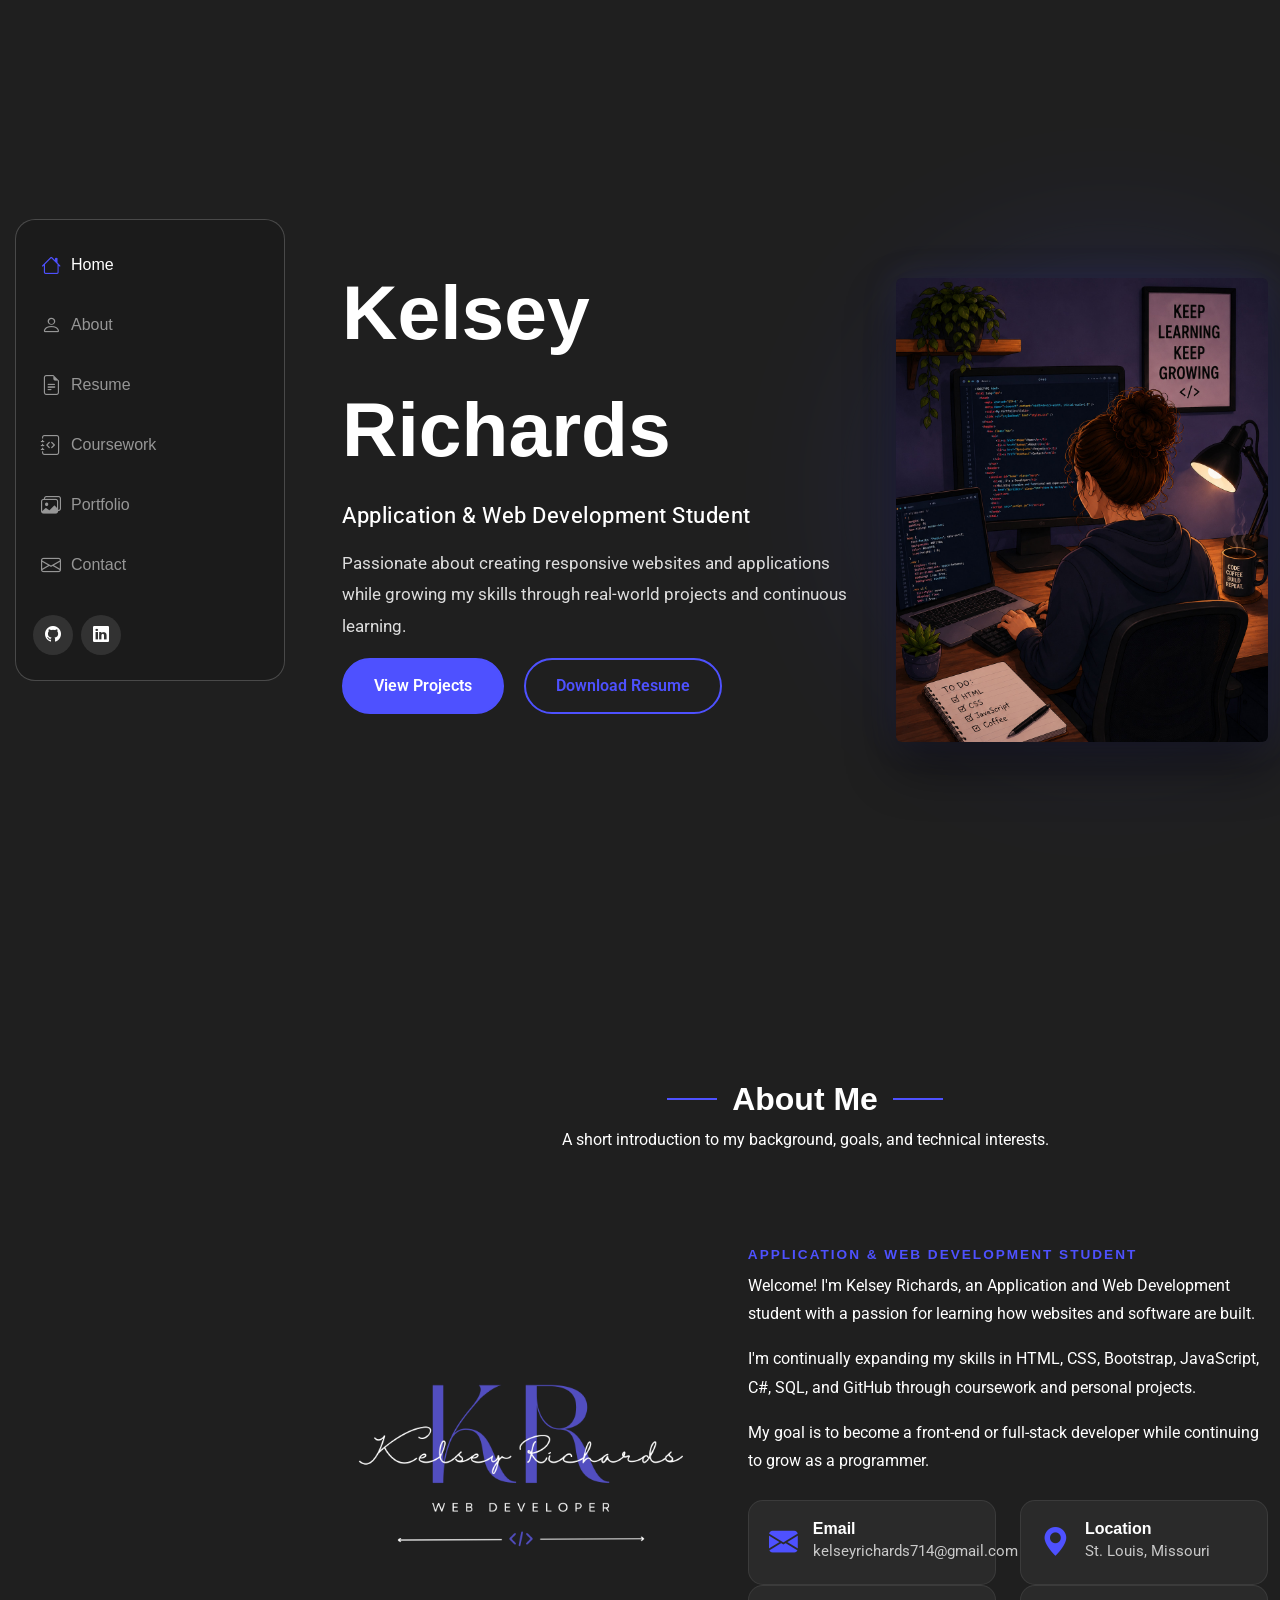
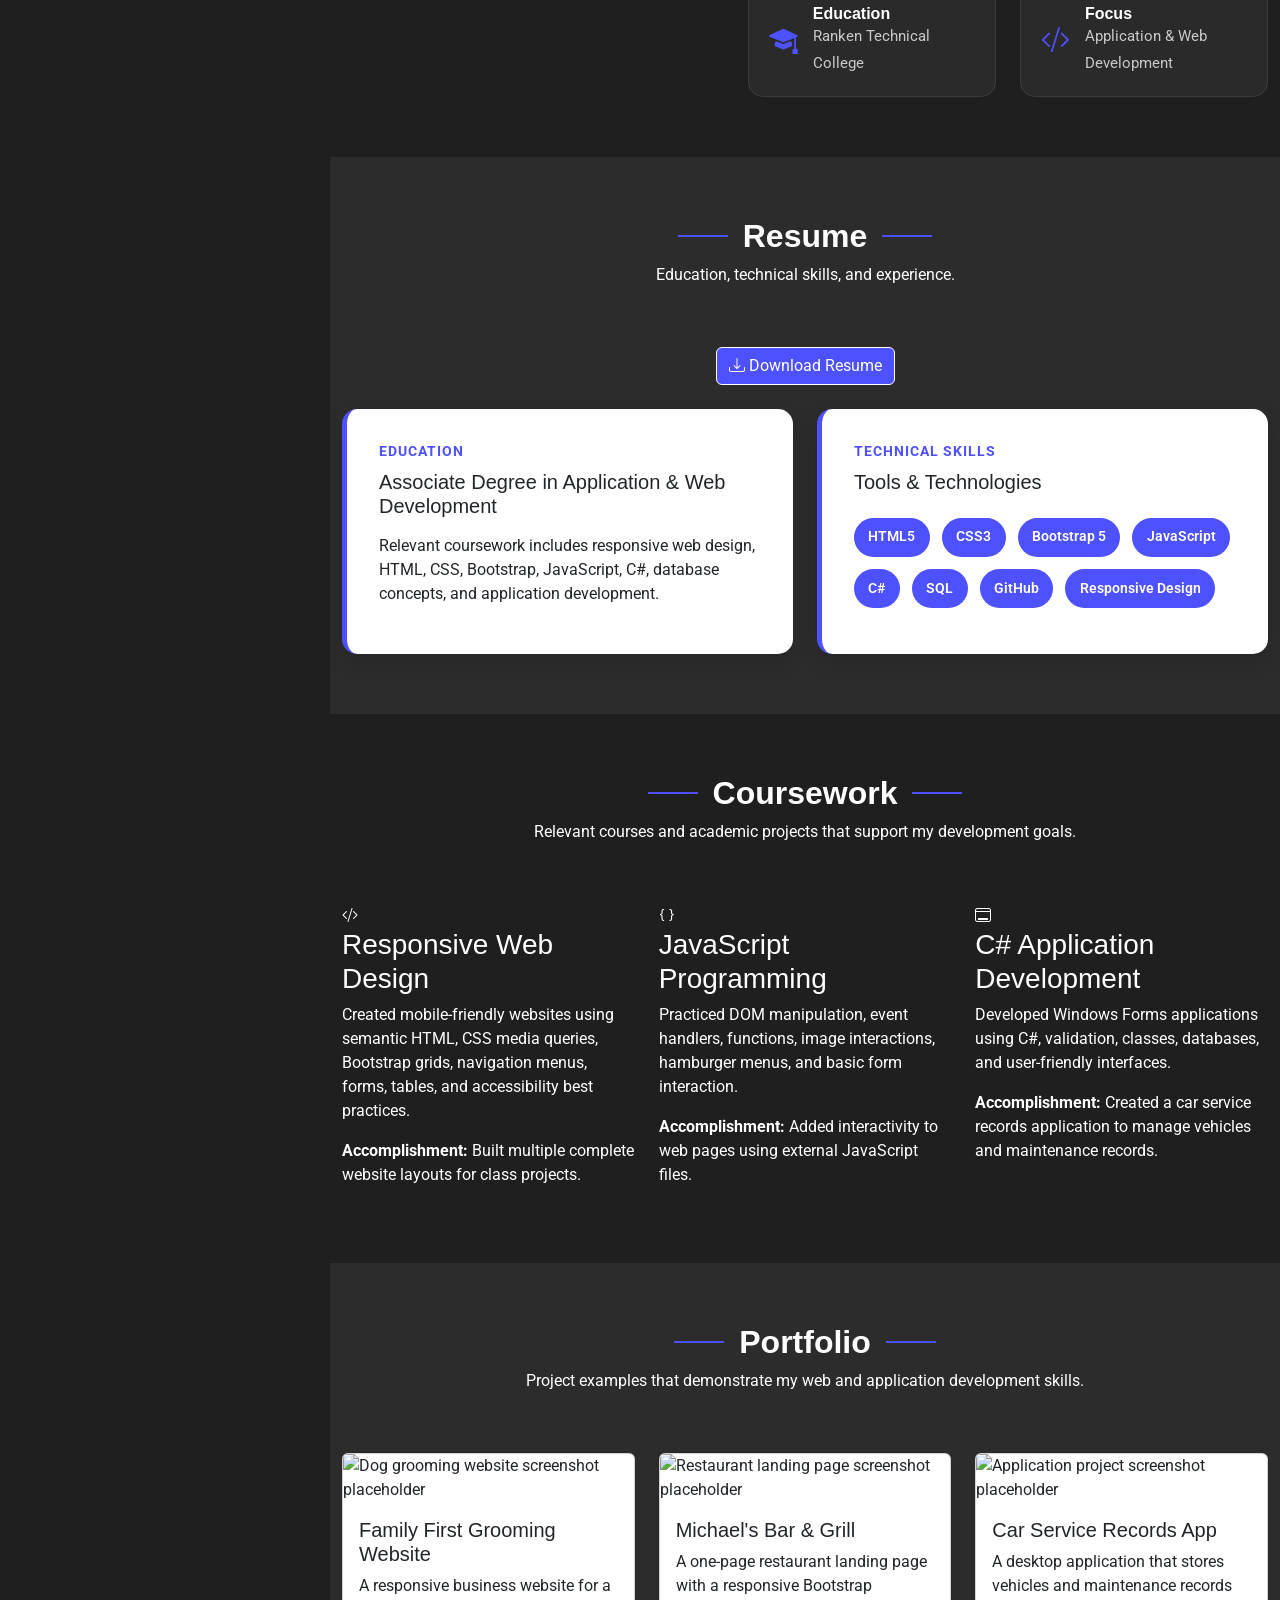
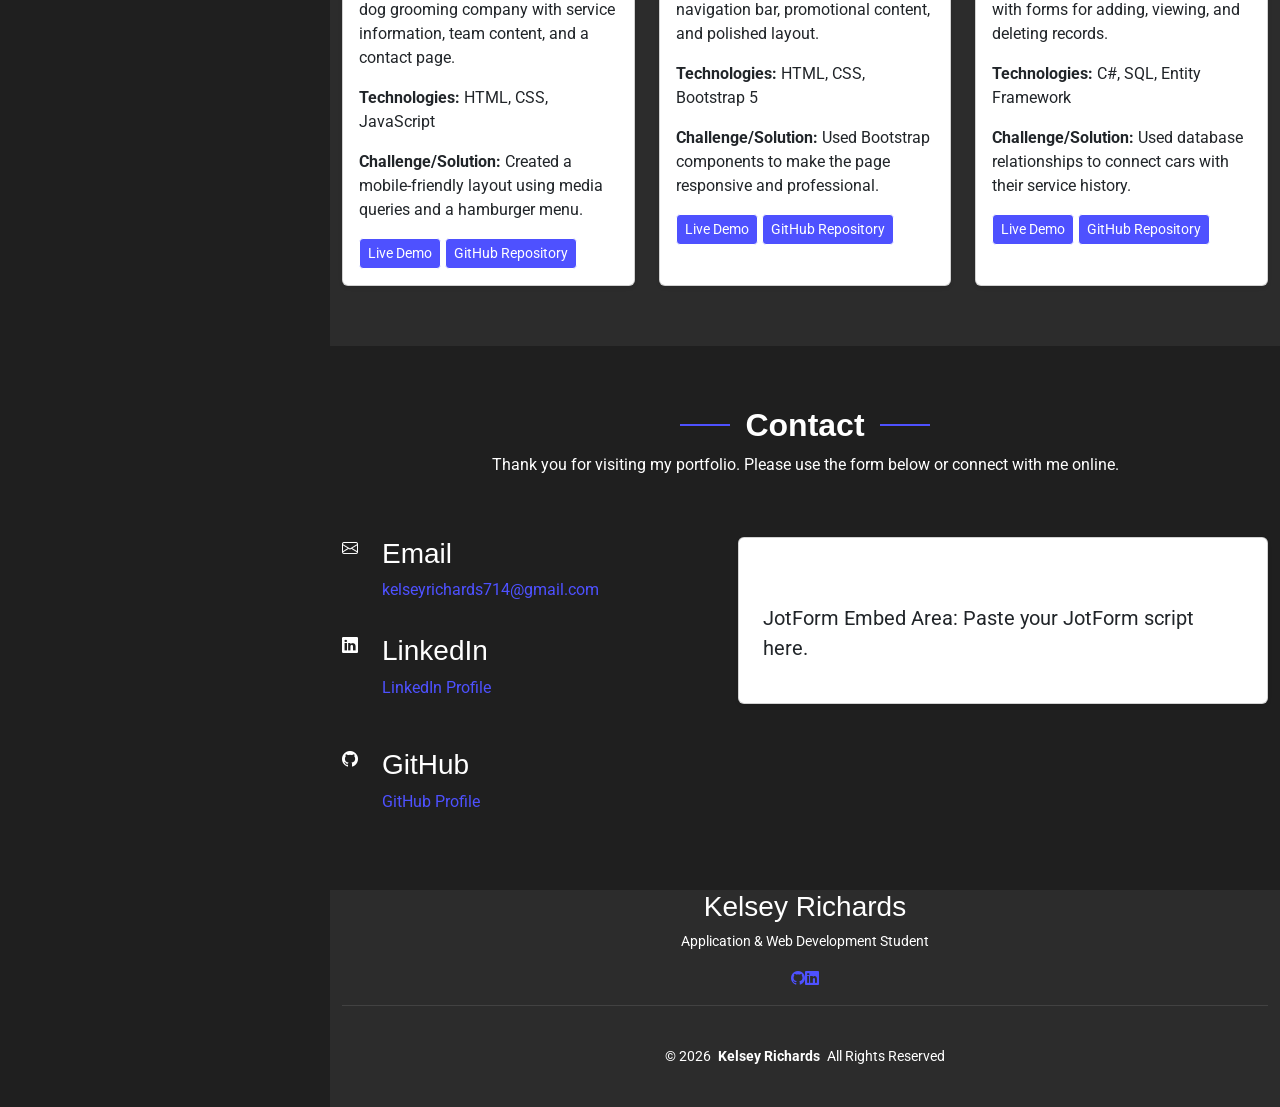
==== index.html @ c51339b3 "Draft" ====
<!DOCTYPE html>

<!--
  Student Name: Kelsey Richards
  File Name: index.html
  Date: 07/01/2026
-->

<html lang="en">
<head>
  <meta charset="utf-8">
  <meta content="width=device-width, initial-scale=1.0" name="viewport">
  <title>Kelsey Richards | Web Developer</title>
  <meta name="description" content="Professional web portfolio for Kelsey Richards, an Application and Web Development student.">

  <!-- Favicons -->
  <link href="assets/img/favicon/favicon.ico" rel="icon">
  <link href="assets/img/favicon/apple-touch-icon.png" rel="apple-touch-icon">

  <!-- Fonts -->
  <link href="https://fonts.googleapis.com" rel="preconnect">
  <link href="https://fonts.gstatic.com" rel="preconnect" crossorigin>
  <link href="https://fonts.googleapis.com/css2?family=Roboto:wght@400;500;700&family=Raleway:wght@500;700;800&display=swap" rel="stylesheet">

  <!-- Vendor CSS Files -->
  <link href="assets/vendor/bootstrap/css/bootstrap.min.css" rel="stylesheet">
  <link href="assets/vendor/bootstrap-icons/bootstrap-icons.css" rel="stylesheet">
  <link href="assets/vendor/aos/aos.css" rel="stylesheet">
  <link href="assets/vendor/glightbox/css/glightbox.min.css" rel="stylesheet">
  <link href="assets/vendor/swiper/swiper-bundle.min.css" rel="stylesheet">

  <!-- Main CSS File -->
  <link href="assets/css/main.css" rel="stylesheet">
</head>

<body class="index-page">

  <!-- Header/Navigation -->
  <header id="header" class="header dark-background d-flex flex-column justify-content-center">
    <i class="header-toggle d-xl-none bi bi-list"></i>
    <div class="header-container d-flex flex-column align-items-start">
      <nav id="navmenu" class="navmenu">
        <ul>
          <li><a href="#hero" class="active"><i class="bi bi-house navicon"></i>Home</a></li>
          <li><a href="#about"><i class="bi bi-person navicon"></i>About</a></li>
          <li><a href="#resume"><i class="bi bi-file-earmark-text navicon"></i>Resume</a></li>
          <li><a href="#coursework"><i class="bi bi-journal-code navicon"></i>Coursework</a></li>
          <li><a href="#portfolio"><i class="bi bi-images navicon"></i>Portfolio</a></li>
          <li><a href="#contact"><i class="bi bi-envelope navicon"></i>Contact</a></li>
        </ul>
      </nav>
      <div class="social-links text-center">

        <a href="https://github.com/Kelsey-Richards" target="_blank" class="github"><i class="bi bi-github" aria-hidden="true"></i><span class="visually-hidden">GitHub profile</span></a>
        <a href="https://www.linkedin.com/in/kelsey-richards-147b7b164/" target="_blank" class="linkedin"><i class="bi bi-linkedin" aria-hidden="true"></i><span class="visually-hidden">LinkedIn profile</span></a>

      </div>
    </div>
  </header>

  <main class="main">

    <!-- Hero Section -->
    <section id="hero" class="hero section">
      <div class="container" data-aos="fade-up">
        <div class="row align-items-center min-vh-100">
          <div class="col-lg-7">

            <h1>Kelsey</h1>
            <h1>Richards</h1>

            <p class="lead">Application &amp; Web Development Student</p>

            <p class="description">Passionate about creating responsive websites and applications while growing my skills through real-world projects and continuous learning.</p>

            <div class="hero-actions">

              <a href="#portfolio" class="btn btn-primary">View Projects</a>
              <a href="assets/files/resume.pdf" class="btn btn-outline" download>Download Resume</a>

            </div>
          </div>
          <div class="col-lg-5 text-center">
            <img src="assets/img/profile/desk.jpg" class="img-fluid rounded desk" alt="animated girl coding illustration placeholder">
          </div>
        </div>
      </div>
    </section>

    <!-- About Section -->
    <section id="about" class="about section">
      <div class="container section-title" data-aos="fade-up">
        <h2>About Me</h2>
        <p>A short introduction to my background, goals, and technical interests.</p>
      </div>
      <div class="container" data-aos="fade-up" data-aos-delay="100">
        <div class="row gy-5 gx-5 align-items-center">
          <div class="col-lg-5 text-center">
            <img src="assets/img/profile/logo.png" class="img-fluid logo" alt="kelsey richards logo placeholder">
          </div>
          <div class="col-lg-7">
            <h3 class="subtitle">Application &amp; Web Development Student</h3>
            <p>Welcome! I'm Kelsey Richards, an Application and Web Development student with a passion for learning how websites and software are built.</p>
            <p>I'm continually expanding my skills in HTML, CSS, Bootstrap, JavaScript, C#, SQL, and GitHub through coursework and personal projects.</p>
            <p>My goal is to become a front-end or full-stack developer while continuing to grow as a programmer.</p>

            <div class="row mt-4">

              <!-- Email -->
                <div class="col-md-6">
                  <div class="info-card">
                    <i class="bi bi-envelope-fill"></i>
                    <div>
                      <h6>Email</h6>
                      <p>kelseyrichards714@gmail.com</p>
                    </div>
                  </div>
                </div>

                <div class="col-md-6">
                  <div class="info-card">
                    <i class="bi bi-geo-alt-fill"></i>
                      <div>
                        <h6>Location</h6>
                        <p>St. Louis, Missouri</p>
                      </div>
                  </div>
                </div>

                <div class="col-md-6">
                  <div class="info-card">
                    <i class="bi bi-mortarboard-fill"></i>
                      <div>
                        <h6>Education</h6>
                        <p>Ranken Technical College</p>
                      </div>
                  </div>
                </div>

                <div class="col-md-6">
                  <div class="info-card">
                    <i class="bi bi-code-slash"></i>
                    <div>
                      <h6>Focus</h6>
                      <p>Application &amp; Web Development</p>
                    </div>
                  </div>
                </div>

              </div>
            </div>
          </div>
        </div>
    </section>

    <!-- Resume Section -->
    <section id="resume" class="resume section light-background">
      <div class="container section-title" data-aos="fade-up">
        <h2>Resume</h2>
        <p>Education, technical skills, and experience.</p>
      </div>
      <div class="container" data-aos="fade-up" data-aos-delay="100">
        <div class="text-center mb-4">
          <a href="assets/files/resume.pdf" class="btn btn-primary" download><i class="bi bi-download"></i> Download Resume</a>
        </div>
       <div class="row g-4">
          <div class="col-lg-6">
            <div class="resume-card h-100">
              <p class="section-label">Education</p>
              <h3>Associate Degree in Application &amp; Web Development</h3>
              <p>
                Relevant coursework includes responsive web design, HTML, CSS,
                Bootstrap, JavaScript, C#, database concepts, and application development.
              </p>
            </div>
          </div>

          <div class="col-lg-6">
            <div class="resume-card h-100">
              <p class="section-label">Technical Skills</p>
              <h3>Tools &amp; Technologies</h3>

              <div class="skill-badges">
                <span>HTML5</span>
                <span>CSS3</span>
                <span>Bootstrap 5</span>
                <span>JavaScript</span>
                <span>C#</span>
                <span>SQL</span>
                <span>GitHub</span>
                <span>Responsive Design</span>
              </div>
            </div>
          </div>
        </div>
      </div>
    </section>

    <!-- Coursework Section -->
    <section id="coursework" class="services section">
      <div class="container section-title" data-aos="fade-up">
        <h2>Coursework</h2>
        <p>Relevant courses and academic projects that support my development goals.</p>
      </div>
      <div class="container" data-aos="fade-up" data-aos-delay="100">
        <div class="row gy-4">
          <div class="col-lg-4 col-md-6">
            <div class="service-item h-100">
              <i class="bi bi-code-slash icon"></i>
              <h3>Responsive Web Design</h3>
              <p>Created mobile-friendly websites using semantic HTML, CSS media queries, Bootstrap grids, navigation menus, forms, tables, and accessibility best practices.</p>
              <p><strong>Accomplishment:</strong> Built multiple complete website layouts for class projects.</p>
            </div>
          </div>
          <div class="col-lg-4 col-md-6">
            <div class="service-item h-100">
              <i class="bi bi-braces icon"></i>
              <h3>JavaScript Programming</h3>
              <p>Practiced DOM manipulation, event handlers, functions, image interactions, hamburger menus, and basic form interaction.</p>
              <p><strong>Accomplishment:</strong> Added interactivity to web pages using external JavaScript files.</p>
            </div>
          </div>
          <div class="col-lg-4 col-md-6">
            <div class="service-item h-100">
              <i class="bi bi-window-desktop icon"></i>
              <h3>C# Application Development</h3>
              <p>Developed Windows Forms applications using C#, validation, classes, databases, and user-friendly interfaces.</p>
              <p><strong>Accomplishment:</strong> Created a car service records application to manage vehicles and maintenance records.</p>
            </div>
          </div>
        </div>
      </div>
    </section>

    <!-- Portfolio Section -->
    <section id="portfolio" class="portfolio section light-background">
      <div class="container section-title" data-aos="fade-up">
        <h2>Portfolio</h2>
        <p>Project examples that demonstrate my web and application development skills.</p>
      </div>
      <div class="container" data-aos="fade-up" data-aos-delay="100">
        <div class="row gy-4">
          <div class="col-lg-4 col-md-6">
            <div class="card h-100 shadow-sm">
              <img src="assets/img/portfolio/portfolio-1.webp" class="card-img-top" alt="Dog grooming website screenshot placeholder">
              <div class="card-body">
                <h3 class="card-title h5">Family First Grooming Website</h3>
                <p>A responsive business website for a dog grooming company with service information, team content, and a contact page.</p>
                <p><strong>Technologies:</strong> HTML, CSS, JavaScript</p>
                <p><strong>Challenge/Solution:</strong> Created a mobile-friendly layout using media queries and a hamburger menu.</p>
                <a href="#" class="btn btn-sm btn-primary">Live Demo</a>
                <a href="#" class="btn btn-sm btn-outline-primary">GitHub Repository</a>
              </div>
            </div>
          </div>
          <div class="col-lg-4 col-md-6">
            <div class="card h-100 shadow-sm">
              <img src="assets/img/portfolio/portfolio-2.webp" class="card-img-top" alt="Restaurant landing page screenshot placeholder">
              <div class="card-body">
                <h3 class="card-title h5">Michael's Bar &amp; Grill</h3>
                <p>A one-page restaurant landing page with a responsive Bootstrap navigation bar, promotional content, and polished layout.</p>
                <p><strong>Technologies:</strong> HTML, CSS, Bootstrap 5</p>
                <p><strong>Challenge/Solution:</strong> Used Bootstrap components to make the page responsive and professional.</p>
                <a href="#" class="btn btn-sm btn-primary">Live Demo</a>
                <a href="#" class="btn btn-sm btn-outline-primary">GitHub Repository</a>
              </div>
            </div>
          </div>
          <div class="col-lg-4 col-md-6">
            <div class="card h-100 shadow-sm">
              <img src="assets/img/portfolio/portfolio-6.webp" class="card-img-top" alt="Application project screenshot placeholder">
              <div class="card-body">
                <h3 class="card-title h5">Car Service Records App</h3>
                <p>A desktop application that stores vehicles and maintenance records with forms for adding, viewing, and deleting records.</p>
                <p><strong>Technologies:</strong> C#, SQL, Entity Framework</p>
                <p><strong>Challenge/Solution:</strong> Used database relationships to connect cars with their service history.</p>
                <a href="#" class="btn btn-sm btn-primary">Live Demo</a>
                <a href="#" class="btn btn-sm btn-outline-primary">GitHub Repository</a>
              </div>
            </div>
          </div>
        </div>
      </div>
    </section>

    <!-- Contact Section -->
    <section id="contact" class="contact section">
      <div class="container section-title" data-aos="fade-up">
        <h2>Contact</h2>
        <p>Thank you for visiting my portfolio. Please use the form below or connect with me online.</p>
      </div>
      <div class="container" data-aos="fade-up" data-aos-delay="100">
        <div class="row gy-4">
          <div class="col-lg-5">
            <div class="info-item d-flex">
              <i class="bi bi-envelope flex-shrink-0"></i>
              <div>
                <h3>Email</h3>
                <a href="mailto:kelseyrichards714@gmail.com">kelseyrichards714@gmail.com</a>
              </div>
            </div>
            <div class="info-item d-flex">
              <i class="bi bi-linkedin flex-shrink-0"></i>
              <div>
                <h3>LinkedIn</h3>
                <p><a href="https://www.linkedin.com/in/kelsey-richards-147b7b164/" target="_blank">LinkedIn Profile</a></p>
              </div>
            </div>
            <div class="info-item d-flex">
              <i class="bi bi-github flex-shrink-0"></i>
              <div>
                <h3>GitHub</h3>
                <p><a href="https://github.com/Kelsey-Richards" target="_blank">GitHub Profile</a></p>
              </div>
            </div>
          </div>
          <div class="col-lg-7">
            <div class="card p-4 shadow-sm">
              <h3>Contact Form</h3>
              <blockquote class="blockquote">
                <p>JotForm Embed Area: Paste your JotForm script here.</p>
              </blockquote>
              <!-- Example: Replace this comment with the script code from JotForm. -->
            </div>
          </div>
        </div>
      </div>
    </section>

  </main>

  <footer id="footer" class="footer position-relative light-background">
    <div class="container text-center">
      <h3 class="sitename">Kelsey Richards</h3>
      <p>Application &amp; Web Development Student</p>
      <div class="social-links d-flex justify-content-center">
        <a href="https://github.com/Kelsey-Richards" target="_blank"><i class="bi bi-github"></i><span class="visually-hidden">GitHub Profile</span></a>
        <a href="https://www.linkedin.com/in/kelsey-richards-147b7b164/" target="_blank"><i class="bi bi-linkedin"></i><span class="visually-hidden">LinkedIn Profile</span></a>
      </div>
      <div class="copyright mt-3">
        <span>&copy; 2026</span> <strong class="px-1 sitename">Kelsey Richards</strong> <span>All Rights Reserved</span>
      </div>
    </div>
  </footer>

  <a href="#" id="scroll-top" class="scroll-top d-flex align-items-center justify-content-center"><i class="bi bi-arrow-up-short"></i><span class="visually-hidden">Scroll to top</span></a>
  <div id="preloader"></div>

  <!-- Vendor JS Files -->
  <script src="assets/vendor/bootstrap/js/bootstrap.bundle.min.js"></script>
  <script src="assets/vendor/php-email-form/validate.js"></script>
  <script src="assets/vendor/aos/aos.js"></script>
  <script src="assets/vendor/typed.js/typed.umd.js"></script>
  <script src="assets/vendor/purecounter/purecounter_vanilla.js"></script>
  <script src="assets/vendor/waypoints/noframework.waypoints.js"></script>
  <script src="assets/vendor/isotope-layout/isotope.pkgd.min.js"></script>
  <script src="assets/vendor/imagesloaded/imagesloaded.pkgd.min.js"></script>
  <script src="assets/vendor/glightbox/js/glightbox.min.js"></script>
  <script src="assets/vendor/swiper/swiper-bundle.min.js"></script>

  <!-- Main JS File -->
  <script src="assets/js/main.js"></script>
</body>
</html>
---- assets/css/main.css ----
/**
* Template Name: SnapFolio
* Template URL: https://bootstrapmade.com/snapfolio-bootstrap-portfolio-template/
* Updated: Jul 21 2025 with Bootstrap v5.3.7
* Author: BootstrapMade.com
* License: https://bootstrapmade.com/license/
*/

/*--------------------------------------------------------------
# Font & Color Variables
# Help: https://bootstrapmade.com/color-system/
--------------------------------------------------------------*/
/* Fonts */
:root {
  --default-font: "Roboto",  system-ui, -apple-system, "Segoe UI", Roboto, "Helvetica Neue", Arial, "Noto Sans", "Liberation Sans", sans-serif, "Apple Color Emoji", "Segoe UI Emoji", "Segoe UI Symbol", "Noto Color Emoji";
  --heading-font: "Ubuntu",  sans-serif;
  --nav-font: "Nunito",  sans-serif;
}

/* Global Colors - The following color variables are used throughout the website. Updating them here will change the color scheme of the entire website */
:root { 
  --background-color: #1f1f1f; /* Background color for the entire website, including individual sections */
  --default-color: #ffffff; /* Default color used for the majority of the text content across the entire website */
  --heading-color: #ffffff; /* Color for headings, subheadings and title throughout the website */
  --accent-color: #4e51ff; /* Accent color that represents your brand on the website. It's used for buttons, links, and other elements that need to stand out */
  --surface-color: #232323; /* The surface color is used as a background of boxed elements within sections, such as cards, icon boxes, or other elements that require a visual separation from the global background. */
  --contrast-color: #fff; /* Contrast color for text, ensuring readability against backgrounds of accent, heading, or default colors. */
}

/* Nav Menu Colors - The following color variables are used specifically for the navigation menu. They are separate from the global colors to allow for more customization options */
:root {
  --nav-color: rgba(236, 236, 236, 0.59);  /* The default color of the main navmenu links */
  --nav-hover-color: #ffffff; /* Applied to main navmenu links when they are hovered over or active */
  --nav-mobile-background-color: #f7ecec; /* Used as the background color for mobile navigation menu */
  --nav-dropdown-background-color: #fcf7f7; /* Used as the background color for dropdown items that appear when hovering over primary navigation items */
  --nav-dropdown-color: #ffffff; /* Used for navigation links of the dropdown items in the navigation menu. */
  --nav-dropdown-hover-color: #ececec; /* Similar to --nav-hover-color, this color is applied to dropdown navigation links when they are hovered over. */
}

/* Color Presets - These classes override global colors when applied to any section or element, providing reuse of the sam color scheme. */

.light-background {
  --background-color: #2c2c2c;
  --surface-color: #323232;
}

.dark-background {
  --background-color: #040b14;
  --default-color: #ffffff;
  --heading-color: #ffffff;
  --surface-color: #151f2b;
  --contrast-color: #ffffff;
}

/* Smooth scroll */
:root {
  scroll-behavior: smooth;
}

/*--------------------------------------------------------------
# General Styling & Shared Classes
--------------------------------------------------------------*/
body {
  color: var(--default-color);
  background-color: var(--background-color);
  font-family: var(--default-font);
}

a {
  color: var(--accent-color);
  text-decoration: none;
  transition: 0.3s;
}

a:hover {
  color: color-mix(in srgb, var(--accent-color), transparent 25%);
  text-decoration: none;
}

h1,
h2,
h3,
h4,
h5,
h6 {
  color: var(--heading-color);
  font-family: var(--heading-font);
}

/* PHP Email Form Messages
------------------------------*/
.php-email-form .error-message {
  display: none;
  background: #df1529;
  color: #ffffff;
  text-align: left;
  padding: 15px;
  margin-bottom: 24px;
  font-weight: 600;
}

.php-email-form .sent-message {
  display: none;
  color: #ffffff;
  background: #059652;
  text-align: center;
  padding: 15px;
  margin-bottom: 24px;
  font-weight: 600;
}

.php-email-form .loading {
  display: none;
  background: var(--surface-color);
  text-align: center;
  padding: 15px;
  margin-bottom: 24px;
}

.php-email-form .loading:before {
  content: "";
  display: inline-block;
  border-radius: 50%;
  width: 24px;
  height: 24px;
  margin: 0 10px -6px 0;
  border: 3px solid var(--accent-color);
  border-top-color: var(--surface-color);
  animation: php-email-form-loading 1s linear infinite;
}

@keyframes php-email-form-loading {
  0% {
    transform: rotate(0deg);
  }

  100% {
    transform: rotate(360deg);
  }
}

/*--------------------------------------------------------------
# Global Header
--------------------------------------------------------------*/
.header {
  --background-color: #1b1b1b;
  --contrast-color: #444444;
  color: var(--default-color);
  position: fixed;
  top: 0;
  left: 0;
  bottom: 0;
  padding: 0 15px;
  width: 300px;
  transition: all ease-in-out 0.3s;
  overflow-y: auto;
  z-index: 997;
}

.header .header-container {
  border-radius: 20px;
  padding: 15px;
  background-color: var(--background-color);
  border: 1px solid color-mix(in srgb, var(--default-color), transparent 80%);
}

.header .social-links {
  margin: 0 0 10px 0;
}

.header .social-links a {
  font-size: 16px;
  display: inline-flex;
  align-items: center;
  justify-content: center;
  background: color-mix(in srgb, var(--default-color), transparent 90%);
  color: var(--default-color);
  margin: 0 2px;
  border-radius: 50%;
  text-align: center;
  width: 40px;
  height: 40px;
  transition: 0.3s;
}

.header .social-links a:hover {
  color: var(--contrast-color);
  background: var(--accent-color);
}

@media (min-width: 1200px) {

  .header~main,
  .header~#footer {
    margin-left: 330px;
  }
}

@media (max-width: 1199px) {
  .header {
    left: -100%;
  }
}

.header.header-show {
  left: 0;
}

.header .header-toggle {
  color: var(--contrast-color);
  background-color: var(--accent-color);
  font-size: 22px;
  display: flex;
  align-items: center;
  justify-content: center;
  width: 40px;
  height: 40px;
  border-radius: 50%;
  cursor: pointer;
  position: fixed;
  top: 15px;
  right: 15px;
  z-index: 9999;
  transition: background-color 0.3s;
}

.header .header-toggle:hover {
  color: var(--contrast-color);
  background-color: color-mix(in srgb, var(--accent-color) 90%, white 15%);
}

/*--------------------------------------------------------------
# Navigation Menu
--------------------------------------------------------------*/
.mobile-nav-toggle {
  display: none;
}

.navmenu {
  padding: 0;
  z-index: 9997;
  width: 100%;
}

.navmenu ul {
  list-style: none;
  padding: 0 0 20px 0;
  margin: 0;
}

.navmenu a,
.navmenu a:focus {
  color: var(--nav-color);
  padding: 15px 10px;
  font-family: var(--nav-font);
  font-size: 16px;
  font-weight: 400;
  display: flex;
  align-items: center;
  white-space: nowrap;
  transition: 0.3s;
  width: 100%;
}

.navmenu a .navicon,
.navmenu a:focus .navicon {
  font-size: 20px;
  margin-right: 10px;
}

.navmenu a .toggle-dropdown,
.navmenu a:focus .toggle-dropdown {
  font-size: 12px;
  line-height: 0;
  margin-left: auto;
  width: 30px;
  height: 30px;
  display: flex;
  align-items: center;
  justify-content: center;
  border-radius: 50%;
  transition: 0.3s;
  flex-shrink: 0;
  background-color: color-mix(in srgb, var(--accent-color), transparent 90%);
}

.navmenu a .toggle-dropdown:hover,
.navmenu a:focus .toggle-dropdown:hover {
  background-color: var(--accent-color);
  color: var(--contrast-color);
}

.navmenu a:hover,
.navmenu .active,
.navmenu .active:focus {
  color: var(--nav-hover-color);
}

.navmenu a:hover .navicon,
.navmenu .active .navicon,
.navmenu .active:focus .navicon {
  color: var(--accent-color);
}

.navmenu .active .toggle-dropdown,
.navmenu .active:focus .toggle-dropdown {
  background-color: var(--accent-color);
  color: var(--contrast-color);
  transform: rotate(180deg);
}

.navmenu .dropdown {
  display: block;
}

.navmenu .dropdown a,
.navmenu .dropdown a:focus {
  color: --nav-dropdown-color;
}

.navmenu .dropdown a:hover,
.navmenu .dropdown .active,
.navmenu .dropdown .active:focus {
  color: var(--nav-dropdown-hover-color);
}

.navmenu .dropdown ul {
  position: static;
  display: none;
  z-index: 99;
  padding: 5px 10px;
  margin: 5px 10px;
  background-color: var(--nav-dropdown-background-color);
  border: 1px solid color-mix(in srgb, var(--default-color), transparent 90%);
  box-shadow: none;
  transition: all 0.5s ease-in-out;
}

.navmenu .dropdown ul ul {
  background-color: rgba(33, 37, 41, 0.1);
}

.navmenu .dropdown>.dropdown-active {
  display: block;
  background-color: rgba(33, 37, 41, 0.03);
}

/*--------------------------------------------------------------
# Global Footer
--------------------------------------------------------------*/
.footer {
  color: var(--default-color);
  background-color: var(--background-color);
  font-size: 14px;
  padding: 0 0 40px 0;
  position: relative;
}

.footer .copyright {
  padding-top: 40px;
  border-top: 1px solid color-mix(in srgb, var(--default-color), transparent 90%);
}

.footer .copyright p {
  margin-bottom: 0;
}

.footer .credits {
  margin-top: 4px;
  font-size: 13px;
  text-align: center;
}

/*--------------------------------------------------------------
# Preloader
--------------------------------------------------------------*/
#preloader {
  position: fixed;
  inset: 0;
  z-index: 999999;
  overflow: hidden;
  background: var(--background-color);
  transition: all 0.6s ease-out;
}

#preloader:before {
  content: "";
  position: fixed;
  top: calc(50% - 30px);
  left: calc(50% - 30px);
  border: 6px solid #ffffff;
  border-color: var(--accent-color) transparent var(--accent-color) transparent;
  border-radius: 50%;
  width: 60px;
  height: 60px;
  animation: animate-preloader 1.5s linear infinite;
}

@keyframes animate-preloader {
  0% {
    transform: rotate(0deg);
  }

  100% {
    transform: rotate(360deg);
  }
}

/*--------------------------------------------------------------
# Scroll Top Button
--------------------------------------------------------------*/
.scroll-top {
  position: fixed;
  visibility: hidden;
  opacity: 0;
  right: 15px;
  bottom: -15px;
  z-index: 99999;
  background-color: var(--accent-color);
  width: 44px;
  height: 44px;
  border-radius: 50px;
  transition: all 0.4s;
}

.scroll-top i {
  font-size: 24px;
  color: var(--contrast-color);
  line-height: 0;
}

.scroll-top:hover {
  background-color: color-mix(in srgb, var(--accent-color), transparent 20%);
  color: var(--contrast-color);
}

.scroll-top.active {
  visibility: visible;
  opacity: 1;
  bottom: 15px;
}

/*--------------------------------------------------------------
# Disable aos animation delay on mobile devices
--------------------------------------------------------------*/
@media screen and (max-width: 768px) {
  [data-aos-delay] {
    transition-delay: 0 !important;
  }
}

/*--------------------------------------------------------------
# Global Page Titles & Breadcrumbs
--------------------------------------------------------------*/
.page-title {
  color: var(--default-color);
  padding: 25px 0 0 0;
  position: relative;
}

.page-title .container {
  border-bottom: 1px solid color-mix(in srgb, var(--default-color), transparent 90%);
  padding-bottom: 25px;
}

.page-title h1 {
  font-size: 24px;
  font-weight: 700;
}

.page-title .breadcrumbs ol {
  display: flex;
  flex-wrap: wrap;
  list-style: none;
  padding: 0;
  margin: 0;
  font-size: 14px;
  font-weight: 400;
}

.page-title .breadcrumbs ol li+li {
  padding-left: 10px;
}

.page-title .breadcrumbs ol li+li::before {
  content: "/";
  display: inline-block;
  padding-right: 10px;
  color: color-mix(in srgb, var(--default-color), transparent 70%);
}

/*--------------------------------------------------------------
# Global Sections
--------------------------------------------------------------*/
section,
.section {
  color: var(--default-color);
  background-color: var(--background-color);
  padding: 60px 0;
  overflow: clip;
}

/*--------------------------------------------------------------
# Global Section Titles
--------------------------------------------------------------*/
.section-title {
  text-align: center;
  padding-bottom: 60px;
  position: relative;
}

.section-title h2 {
  font-size: 32px;
  font-weight: 700;
  position: relative;
}

.section-title h2:before,
.section-title h2:after {
  content: "";
  width: 50px;
  height: 2px;
  background: var(--accent-color);
  display: inline-block;
}

.section-title h2:before {
  margin: 0 15px 10px 0;
}

.section-title h2:after {
  margin: 0 0 10px 15px;
}

.section-title p {
  margin-bottom: 0;
}

/*--------------------------------------------------------------
# Hero Section
--------------------------------------------------------------*/
.hero {
  min-height: 100vh;
  position: relative;
  overflow: hidden;
  display: flex;
  align-items: center;
}

.hero .background-elements {
  position: absolute;
  top: 0;
  left: 0;
  width: 100%;
  height: 100%;
  z-index: 1;
  overflow: hidden;
}

.hero .background-elements .bg-circle {
  position: absolute;
  border-radius: 50%;
  background: linear-gradient(45deg, color-mix(in srgb, var(--accent-color), transparent 90%), color-mix(in srgb, var(--accent-color), transparent 95%));
  animation: float 6s ease-in-out infinite;
}

.hero .background-elements .bg-circle.circle-1 {
  width: 300px;
  height: 300px;
  top: 10%;
  right: 10%;
  animation-delay: 0s;
}

.hero .background-elements .bg-circle.circle-2 {
  width: 200px;
  height: 200px;
  bottom: 20%;
  left: 5%;
  animation-delay: 2s;
}

.hero .hero-content {
  position: relative;
  width: 100%;
  z-index: 2;
}

.hero .container {
  position: relative;
  z-index: 3;
}

.hero .hero-text h1 {
  font-size: 72px;
  font-weight: 800;
  line-height: 1.1;
  margin-bottom: 15px;
  color: var(--heading-color);
}

.hero .hero-text h1 .accent-text {
  color: var(--accent-color);
  position: relative;
}

.hero .hero-text h1 .accent-text::after {
  content: "";
  position: absolute;
  bottom: -5px;
  left: 0;
  width: 100%;
  height: 3px;
  background: linear-gradient(90deg, var(--accent-color), color-mix(in srgb, var(--accent-color), transparent 50%));
}

.hero .hero-text h2 {
  font-size: 32px;
  font-weight: 600;
  color: var(--heading-color);
  margin-bottom: 10px;
}

.hero .hero-text .lead {
  font-size: 24px;
  margin-bottom: 20px;
  color: var(--default-color);
}

.hero .hero-text .lead span {
  color: var(--accent-color);
  font-weight: 600;
  border-bottom: 2px solid var(--accent-color);
  padding-bottom: 2px;
}

.hero .hero-text .description {
  font-size: 18px;
  line-height: 1.6;
  color: color-mix(in srgb, var(--default-color), transparent 20%);
  margin-bottom: 40px;
  max-width: 500px;
}

.hero .hero-actions {
  display: flex;
  gap: 20px;
  margin-bottom: 40px;
  flex-wrap: wrap;
}

.hero .hero-actions .btn {
  padding: 14px 30px;
  font-size: 16px;
  font-weight: 600;
  border-radius: 50px;
  text-decoration: none;
  transition: all 0.3s ease;
  border: 2px solid;
}

.hero .hero-actions .btn.btn-primary {
  background-color: var(--accent-color);
  color: var(--contrast-color);
  border-color: var(--accent-color);
}

.hero .hero-actions .btn.btn-primary:hover {
  background-color: color-mix(in srgb, var(--accent-color), black 10%);
  transform: translateY(-2px);
  box-shadow: 0 8px 25px color-mix(in srgb, var(--accent-color), transparent 70%);
}

.hero .hero-actions .btn.btn-outline {
  background-color: transparent;
  color: var(--accent-color);
  border-color: var(--accent-color);
}

.hero .hero-actions .btn.btn-outline:hover {
  background-color: var(--accent-color);
  color: var(--contrast-color);
  transform: translateY(-2px);
}

.hero .social-links {
  display: flex;
  gap: 20px;
}

.hero .social-links a {
  width: 50px;
  height: 50px;
  display: flex;
  align-items: center;
  justify-content: center;
  background-color: var(--surface-color);
  color: color-mix(in srgb, var(--default-color), transparent 40%);
  border-radius: 50%;
  font-size: 20px;
  transition: all 0.3s ease;
}

.hero .social-links a:hover {
  color: var(--contrast-color);
  background-color: var(--accent-color);
  transform: translateY(-3px);
  box-shadow: 0 8px 25px color-mix(in srgb, var(--accent-color), transparent 70%);
}

.hero .hero-visual {
  display: flex;
  justify-content: center;
  align-items: center;
  height: 100%;
}

.hero .hero-visual .profile-container {
  position: relative;
  width: 400px;
  height: 400px;
}

.hero .hero-visual .profile-container .profile-background {
  position: absolute;
  top: 15px;
  left: 15px;
  width: 100%;
  height: 100%;
  background: color-mix(in srgb, var(--accent-color), transparent 90%);
  border-radius: 30px;
  z-index: 1;
}

.hero .hero-visual .profile-container .profile-image {
  position: relative;
  width: 100%;
  height: 100%;
  object-fit: cover;
  border-radius: 30px;
  z-index: 2;
}

@keyframes float {

  0%,
  100% {
    transform: translateY(0px);
  }

  50% {
    transform: translateY(-20px);
  }
}

@keyframes floatIcon {

  0%,
  100% {
    transform: translateY(0px) rotate(0deg);
  }

  50% {
    transform: translateY(-10px) rotate(5deg);
  }
}

@media (max-width: 992px) {
  .hero .hero-text {
    text-align: center;
    margin-bottom: 50px;
  }

  .hero .hero-text h1 {
    font-size: 56px;
  }

  .hero .hero-text h2 {
    font-size: 28px;
  }

  .hero .hero-text .lead {
    font-size: 20px;
  }

  .hero .hero-visual .profile-container {
    width: 350px;
    height: 350px;
  }
}

@media (max-width: 768px) {
  .hero .hero-text h1 {
    font-size: 42px;
  }

  .hero .hero-text h2 {
    font-size: 24px;
  }

  .hero .hero-text .lead {
    font-size: 18px;
  }

  .hero .hero-text .description {
    font-size: 16px;
  }

  .hero .hero-actions {
    justify-content: center;
  }

  .hero .hero-actions .btn {
    padding: 12px 25px;
    font-size: 14px;
  }

  .hero .hero-visual .profile-container {
    width: 300px;
    height: 300px;
  }

  .hero .background-elements .bg-circle.circle-1 {
    width: 200px;
    height: 200px;
  }

  .hero .background-elements .bg-circle.circle-2 {
    width: 150px;
    height: 150px;
  }

  .hero .background-elements .bg-circle.circle-3 {
    width: 100px;
    height: 100px;
  }
}

/*--------------------------------------------------------------
# About Section
--------------------------------------------------------------*/
.about .profile-card {
  background: linear-gradient(135deg, var(--surface-color) 0%, color-mix(in srgb, var(--surface-color), var(--accent-color) 5%) 100%);
  border-radius: 2rem;
  padding: 2.5rem;
  text-align: center;
  box-shadow: 0 20px 40px rgba(0, 0, 0, 0.08);
  border: 1px solid color-mix(in srgb, var(--accent-color), transparent 90%);
  position: relative;
  overflow: hidden;
}

.about .profile-card::before {
  content: "";
  position: absolute;
  top: 0;
  left: 0;
  right: 0;
  height: 4px;
  background: linear-gradient(90deg, var(--accent-color), color-mix(in srgb, var(--accent-color), var(--heading-color) 30%));
}

@media (max-width: 991px) {
  .about .profile-card {
    margin-bottom: 3rem;
  }
}

.about .profile-header {
  position: relative;
  margin-bottom: 2rem;
}

.about .profile-header {
  width: 160px;
  height: 160px;
  margin: 0 auto 1.5rem;
  border-radius: 50%;
  overflow: hidden;
  border: 4px solid var(--accent-color);
  box-shadow: 0 10px 30px rgba(0, 0, 0, 0.15);
}

.about .profile-header .profile-image img {
  width: 100%;
  height: 100%;
  object-fit: cover;
}

.about .profile-header .profile-badge {
  position: absolute;
  bottom: 20px;
  right: calc(50% - 65px);
  width: 32px;
  height: 32px;
  background-color: var(--accent-color);
  border-radius: 50%;
  display: flex;
  align-items: center;
  justify-content: center;
  border: 3px solid var(--surface-color);
}

.about .profile-header .profile-badge i {
  color: var(--contrast-color);
  font-size: 14px;
}

.about .profile-content h3 {
  font-size: 1.5rem;
  font-weight: 700;
  margin-bottom: 0.5rem;
  color: var(--heading-color);
}

.about .profile-content .profession {
  color: var(--accent-color);
  font-weight: 500;
  margin-bottom: 2rem;
}

.about .contact-links {
  display: flex;
  flex-direction: column;
  gap: 1rem;
}

.about .contact-links .contact-item {
  display: flex;
  align-items: center;
  gap: 0.75rem;
  padding: 0.75rem 1rem;
  background-color: color-mix(in srgb, var(--surface-color), var(--background-color) 50%);
  border-radius: 0.75rem;
  text-decoration: none;
  color: var(--default-color);
  transition: all 0.3s;
  border: 1px solid color-mix(in srgb, var(--default-color), transparent 90%);
}

.about .contact-links .contact-item:hover {
  background-color: var(--accent-color);
  color: var(--contrast-color);
  transform: translateY(-2px);
  box-shadow: 0 5px 20px color-mix(in srgb, var(--accent-color), transparent 70%);
}

.about .contact-links .contact-item i {
  font-size: 1rem;
  width: 18px;
}

.about .about-content {
  padding-left: 3rem;
}

@media (max-width: 991px) {
  .about .about-content {
    padding-left: 0;
  }
}

.about .about-content .section-header {
  margin-bottom: 2rem;
}

.about .about-content .section-header .badge-text {
  display: inline-block;
  background: linear-gradient(135deg, var(--accent-color), color-mix(in srgb, var(--accent-color), var(--heading-color) 20%));
  color: var(--contrast-color);
  padding: 0.5rem 1.5rem;
  border-radius: 2rem;
  font-size: 0.875rem;
  font-weight: 600;
  letter-spacing: 0.5px;
  margin-bottom: 1.5rem;
}

.about .about-content .section-header h2 {
  font-size: 2.25rem;
  font-weight: 700;
  line-height: 1.3;
  margin: 0;
}

@media (max-width: 768px) {
  .about .about-content .section-header h2 {
    font-size: 1.875rem;
  }
}

.about .about-content .description {
  margin-bottom: 2.5rem;
}

.about .about-content .description p {
  font-size: 1.1rem;
  line-height: 1.7;
  color: color-mix(in srgb, var(--default-color), transparent 20%);
  margin-bottom: 1.5rem;
}

.about .about-content .description p:last-child {
  margin-bottom: 0;
}

.about .stats-grid {
  display: grid;
  grid-template-columns: repeat(3, 1fr);
  gap: 2rem;
  margin-bottom: 2.5rem;
  padding: 2rem;
  background-color: var(--surface-color);
  border-radius: 1.5rem;
  box-shadow: 0 10px 30px rgba(0, 0, 0, 0.05);
}

@media (max-width: 768px) {
  .about .stats-grid {
    grid-template-columns: 1fr;
    gap: 1.5rem;
    text-align: center;
  }
}

.about .stats-grid .stat-item {
  text-align: center;
}

.about .stats-grid .stat-item .stat-number {
  font-size: 2rem;
  font-weight: 700;
  color: var(--accent-color);
  display: block;
  margin-bottom: 0.5rem;
}

.about .stats-grid .stat-item .stat-label {
  font-size: 0.875rem;
  color: color-mix(in srgb, var(--default-color), transparent 40%);
  font-weight: 500;
}

.about .details-grid {
  margin-bottom: 2.5rem;
}

.about .details-grid .detail-row {
  display: grid;
  grid-template-columns: 1fr 1fr;
  gap: 2rem;
  margin-bottom: 1.5rem;
}

@media (max-width: 768px) {
  .about .details-grid .detail-row {
    grid-template-columns: 1fr;
    gap: 1rem;
  }
}

.about .details-grid .detail-row:last-child {
  margin-bottom: 0;
}

.about .details-grid .detail-item .detail-label {
  display: block;
  font-size: 0.875rem;
  color: color-mix(in srgb, var(--default-color), transparent 50%);
  margin-bottom: 0.5rem;
  font-weight: 500;
}

.about .details-grid .detail-item .detail-value {
  display: block;
  font-weight: 600;
  color: var(--heading-color);
  font-size: 1rem;
}

.about .cta-section {
  display: flex;
  gap: 1rem;
  flex-wrap: wrap;
}

.about .cta-section .btn {
  padding: 0.875rem 2rem;
  border-radius: 0.75rem;
  font-weight: 600;
  text-decoration: none;
  transition: all 0.3s;
  display: inline-flex;
  align-items: center;
  gap: 0.5rem;
  border: 2px solid transparent;
}

.about .cta-section .btn.btn-primary {
  background-color: var(--accent-color);
  color: var(--contrast-color);
}

.about .cta-section .btn.btn-primary:hover {
  background-color: color-mix(in srgb, var(--accent-color), black 15%);
  transform: translateY(-2px);
  box-shadow: 0 10px 30px color-mix(in srgb, var(--accent-color), transparent 60%);
}

.about .cta-section .btn.btn-outline {
  background-color: transparent;
  color: var(--default-color);
  border-color: color-mix(in srgb, var(--default-color), transparent 70%);
}

.about .cta-section .btn.btn-outline:hover {
  border-color: var(--accent-color);
  transform: translateY(-2px);
} 

.about p {
  line-height: 1.8;
}

.about .section-title {
    margin-bottom: 2rem;
}

.logo {
  max-width: 550px;
  width: 100%;
  height: auto;
  margin-top: -10px;
}

.subtitle{
    color:#4e51ff;
    text-transform:uppercase;
    letter-spacing:2px;
    font-weight:700;
    font-size:.85rem;
}

.info-card {
    display: flex;
    align-items: center;
    gap: 15px;

    padding: 18px 20px;

    background: rgba(255,255,255,.05);

    border: 1px solid rgba(255,255,255,.08);

    border-radius: 15px;

    transition: .3s;
}

.info-card:hover {
    transform: translateY(-5px);
    border-color: var(--accent-color);
}

.info-card i {
    font-size: 1.8rem;
    color: var(--accent-color);
}

.info-card h6 {
    margin: 0;
    color: white;
    font-weight: 700;
}

.info-card p {
    margin: 0;
    color: rgba(255,255,255,.75);
    font-size: .95rem;
}

/*--------------------------------------------------------------
# Stats Section
--------------------------------------------------------------*/
.stats .stats-wrapper {
  display: grid;
  grid-template-columns: repeat(4, 1fr);
  gap: 20px;
}

@media (max-width: 992px) {
  .stats .stats-wrapper {
    grid-template-columns: repeat(2, 1fr);
  }
}

@media (max-width: 576px) {
  .stats .stats-wrapper {
    grid-template-columns: 1fr;
  }
}

.stats .stats-item {
  background: linear-gradient(135deg, color-mix(in srgb, var(--surface-color), transparent 5%), var(--surface-color));
  border-radius: 15px;
  padding: 40px 20px;
  text-align: center;
  position: relative;
  transition: transform 0.3s ease, box-shadow 0.3s ease;
  box-shadow: 0 10px 30px rgba(0, 0, 0, 0.05);
  overflow: hidden;
}

.stats .stats-item:hover {
  transform: translateY(-10px);
  box-shadow: 0 15px 35px rgba(0, 0, 0, 0.1);
}

.stats .stats-item:hover .icon-wrapper {
  transform: scale(1.1);
}

.stats .stats-item:nth-child(1) .icon-wrapper {
  background-color: color-mix(in srgb, var(--accent-color), transparent 85%);
}

.stats .stats-item:nth-child(1) .icon-wrapper i {
  color: color-mix(in srgb, var(--accent-color), transparent 10%);
}

.stats .stats-item:nth-child(2) .icon-wrapper {
  background-color: color-mix(in srgb, #ff7e00, transparent 85%);
}

.stats .stats-item:nth-child(2) .icon-wrapper i {
  color: color-mix(in srgb, #ff7e00, transparent 10%);
}

.stats .stats-item:nth-child(3) .icon-wrapper {
  background-color: color-mix(in srgb, #00c875, transparent 85%);
}

.stats .stats-item:nth-child(3) .icon-wrapper i {
  color: color-mix(in srgb, #00c875, transparent 10%);
}

.stats .stats-item:nth-child(4) .icon-wrapper {
  background-color: color-mix(in srgb, #e83e8c, transparent 85%);
}

.stats .stats-item:nth-child(4) .icon-wrapper i {
  color: color-mix(in srgb, #e83e8c, transparent 10%);
}

.stats .stats-item .icon-wrapper {
  width: 80px;
  height: 80px;
  border-radius: 50%;
  display: flex;
  align-items: center;
  justify-content: center;
  margin: 0 auto 20px;
  transition: transform 0.3s ease;
}

.stats .stats-item .icon-wrapper i {
  font-size: 36px;
}

.stats .stats-item span {
  display: block;
  font-size: 48px;
  font-weight: 700;
  color: var(--heading-color);
  margin-bottom: 10px;
  line-height: 1;
  font-family: var(--heading-font);
}

.stats .stats-item p {
  color: var(--default-color);
  font-size: 18px;
  margin: 0;
  font-weight: 500;
  font-family: var(--heading-font);
  opacity: 0.8;
}

/*--------------------------------------------------------------
# Skills Section
--------------------------------------------------------------*/
.skills .skills-category {
  background-color: var(--surface-color);
  padding: 30px;
  border-radius: 8px;
  box-shadow: 0 0 20px rgba(0, 0, 0, 0.05);
  height: 100%;
  transition: transform 0.3s;
}

.skills .skills-category:hover {
  transform: translateY(-5px);
}

.skills .skills-category h3 {
  font-size: 24px;
  margin-bottom: 25px;
  position: relative;
  padding-bottom: 15px;
}

.skills .skills-category h3:after {
  content: "";
  position: absolute;
  bottom: 0;
  left: 0;
  width: 50px;
  height: 2px;
  background-color: var(--accent-color);
}

.skills .skill-item {
  margin-bottom: 25px;
}

.skills .skill-item:last-child {
  margin-bottom: 0;
}

.skills .skill-item h4 {
  font-size: 16px;
  margin-bottom: 8px;
}

.skills .skill-item .skill-percentage {
  font-size: 14px;
  color: color-mix(in srgb, var(--heading-color), transparent 30%);
}

.skills .skill-item .progress {
  height: 8px;
  background-color: color-mix(in srgb, var(--accent-color), transparent 90%);
  border-radius: 20px;
  overflow: hidden;
  position: relative;
}

.skills .skill-item .progress .progress-bar {
  background-color: var(--accent-color);
  transition: width 1.5s ease-in-out;
  width: 0;
  height: 100%;
  border-radius: 20px;
}

.skills .skill-item .skill-tooltip {
  font-size: 14px;
  color: color-mix(in srgb, var(--default-color), transparent 30%);
  margin-top: 8px;
  opacity: 0;
  transform: translateY(-5px);
  transition: all 0.3s;
}

.skills .skill-item:hover .skill-tooltip {
  opacity: 1;
  transform: translateY(0);
}

.skills .skill-box {
  background-color: var(--surface-color);
  padding: 25px 20px;
  border-radius: 8px;
  text-align: center;
  transition: all 0.3s;
  height: 100%;
  position: relative;
  overflow: hidden;
  box-shadow: 0 0 15px rgba(0, 0, 0, 0.05);
}

.skills .skill-box:hover {
  transform: translateY(-5px);
}

.skills .skill-box:hover i {
  color: var(--accent-color);
  transform: scale(1.1);
}

.skills .skill-box:hover .skill-tooltip {
  opacity: 1;
  transform: translateY(0);
}

.skills .skill-box i {
  font-size: 36px;
  color: color-mix(in srgb, var(--accent-color), transparent 20%);
  margin-bottom: 15px;
  display: inline-block;
  transition: all 0.3s;
}

.skills .skill-box h4 {
  font-size: 18px;
  margin-bottom: 10px;
}

.skills .skill-box .skill-tooltip {
  font-size: 14px;
  color: color-mix(in srgb, var(--default-color), transparent 30%);
  opacity: 0;
  transform: translateY(5px);
  transition: all 0.3s;
}

@media (max-width: 991.98px) {
  .skills .skills-category {
    margin-bottom: 30px;
  }

  .skills .skills-category:last-child {
    margin-bottom: 0;
  }
}

@media (max-width: 767.98px) {
  .skills .skill-box {
    margin-bottom: 20px;
  }

  .skills .skill-box:last-child {
    margin-bottom: 0;
  }
}

/*--------------------------------------------------------------
# Resume Section
--------------------------------------------------------------*/
.resume .resume-side {
  background-color: var(--surface-color);
  padding: 2rem;
  border-radius: 10px;
  box-shadow: 0 0 20px rgba(0, 0, 0, 0.1);
  height: 100%;
}

.resume .resume-side .profile-img {
  text-align: center;
}

.resume .resume-side .profile-img img {
  width: 200px;
  height: 200px;
  object-fit: cover;
  border: 5px solid color-mix(in srgb, var(--accent-color), transparent 85%);
  border-radius: 50%;
}

.resume .resume-side h3 {
  font-size: 1.5rem;
  margin-bottom: 1rem;
  color: var(--heading-color);
  font-weight: 600;
}

.resume .resume-side .contact-info li {
  margin-bottom: 1rem;
  color: var(--default-color);
}

.resume .resume-side .contact-info li i {
  width: 25px;
  color: var(--accent-color);
  margin-right: 0.5rem;
}

.resume .resume-side .skill-item {
  margin-bottom: 1.5rem;
}

.resume .resume-side .skill-item span {
  font-size: 0.9rem;
  color: var(--default-color);
}

.resume .resume-side .skill-item .progress {
  height: 8px;
  background-color: color-mix(in srgb, var(--accent-color), transparent 90%);
  border-radius: 4px;
  margin-top: 0.5rem;
}

.resume .resume-side .skill-item .progress .progress-bar {
  background-color: var(--accent-color);
  width: 0;
  transition: width 1s ease;
}

.resume .resume-section {
  margin-bottom: 3rem;
}

.resume .resume-section h3 {
  font-size: 1.75rem;
  margin-bottom: 1.5rem;
  color: var(--heading-color);
  font-weight: 600;
}

.resume .resume-section h3 i {
  color: var(--accent-color);
}

.resume .resume-section .resume-item {
  padding-left: 1.5rem;
  border-left: 2px solid color-mix(in srgb, var(--accent-color), transparent 80%);
  margin-bottom: 2rem;
  position: relative;
}

.resume .resume-section .resume-item:before {
  content: "";
  position: absolute;
  width: 16px;
  height: 16px;
  border-radius: 50%;
  left: -9px;
  top: 0;
  background: var(--accent-color);
}

.resume .resume-section .resume-item h4 {
  font-size: 1.2rem;
  margin-bottom: 0.5rem;
  color: var(--heading-color);
  font-weight: 600;
}

.resume .resume-section .resume-item h5 {
  font-size: 1rem;
  margin-bottom: 0.5rem;
  color: var(--accent-color);
}

.resume .resume-section .resume-item .company {
  font-size: 0.95rem;
  margin-bottom: 1rem;
  color: var(--heading-color);
}

.resume .resume-section .resume-item .company i {
  margin-right: 0.5rem;
}

.resume .resume-section .resume-item ul {
  padding-left: 1.2rem;
}

.resume .resume-section .resume-item ul li {
  margin-bottom: 0.5rem;
  color: var(--default-color);
}

.resume .resume-section .resume-item p {
  color: var(--default-color);
  margin-bottom: 0;
}

.resume-card {
  background: #ffffff;
  padding: 2rem;
  border-radius: 15px;
  border-left: 5px solid #4e51ff;
  box-shadow: 0 8px 20px rgba(0, 0, 0, 0.12);
}

.resume-card h3 {
  font-size: 1.25rem;
  margin-bottom: 1rem;
}

.section-label {
  color: #f1f8f0;
  font-weight: 700;
  text-transform: uppercase;
  letter-spacing: 1px;
  font-size: 0.85rem;
  margin-bottom: 0.5rem;
}

.skill-badges {
  display: flex;
  flex-wrap: wrap;
  gap: 0.75rem;
  margin-top: 1.5rem;
}

.skill-badges span {
  background: #4e51ff;
  color: white;
  padding: 0.55rem 0.9rem;
  border-radius: 50px;
  font-size: 0.9rem;
  font-weight: 600;
}

.resume-card h3 {
  color: #212529;
}

.resume-card p {
  color: #212529;
}

.resume-card .section-label {
  color: #4e51ff;
}

@media (max-width: 991.98px) {
  .resume .resume-side {
    margin-bottom: 2rem;
  }
}

/*--------------------------------------------------------------
# Portfolio Section
--------------------------------------------------------------*/
@media (max-width: 991px) {
  .portfolio .filter-sidebar {
    margin-bottom: 30px;
  }
}

.portfolio .filters-wrapper {
  background-color: color-mix(in srgb, var(--surface-color), var(--default-color) 3%);
  padding: 30px;
  border-radius: 10px;
  box-shadow: 0 5px 25px rgba(0, 0, 0, 0.05);
}

@media (max-width: 991px) {
  .portfolio .filters-wrapper {
    padding: 20px;
  }
}

.portfolio .portfolio-filters {
  padding: 0;
  margin: 0;
  list-style: none;
  display: flex;
  flex-direction: column;
  gap: 10px;
}

@media (max-width: 991px) {
  .portfolio .portfolio-filters {
    flex-direction: row;
    flex-wrap: wrap;
    justify-content: center;
  }
}

.portfolio .portfolio-filters li {
  cursor: pointer;
  padding: 12px 20px;
  font-size: 16px;
  font-weight: 500;
  line-height: 1;
  color: var(--default-color);
  transition: all 0.3s ease-in-out;
  border-radius: 6px;
  background: transparent;
  position: relative;
  border-left: 3px solid transparent;
}

@media (max-width: 991px) {
  .portfolio .portfolio-filters li {
    padding: 8px 16px;
    border: 1px solid color-mix(in srgb, var(--accent-color), transparent 80%);
    border-left-width: 3px;
  }
}

.portfolio .portfolio-filters li:hover {
  color: var(--accent-color);
  background-color: color-mix(in srgb, var(--accent-color), transparent 90%);
  border-left-color: color-mix(in srgb, var(--accent-color), transparent 50%);
}

.portfolio .portfolio-filters li.filter-active {
  color: var(--accent-color);
  background-color: color-mix(in srgb, var(--accent-color), transparent 90%);
  border-left-color: var(--accent-color);
  font-weight: 600;
}

.portfolio .portfolio-wrap {
  transition: 0.4s;
  position: relative;
  overflow: hidden;
  border-radius: 12px;
  box-shadow: 0 5px 20px rgba(0, 0, 0, 0.08);
  height: 100%;
}

.portfolio .portfolio-wrap img {
  transition: transform 0.6s cubic-bezier(0.215, 0.61, 0.355, 1);
  width: 100%;
  height: 350px;
  object-fit: cover;
}

.portfolio .portfolio-wrap .portfolio-info {
  position: absolute;
  bottom: 0;
  left: 0;
  right: 0;
  padding: 25px;
  background: linear-gradient(to top, rgba(0, 0, 0, 0.8) 0%, rgba(0, 0, 0, 0.4) 60%, rgba(0, 0, 0, 0) 100%);
  z-index: 3;
  transition: all 0.4s cubic-bezier(0.215, 0.61, 0.355, 1);
  transform: translateY(20px);
  opacity: 0;
}

.portfolio .portfolio-wrap .portfolio-info .content {
  transition: all 0.4s cubic-bezier(0.215, 0.61, 0.355, 1);
  transform: translateY(20px);
}

.portfolio .portfolio-wrap .portfolio-info .category {
  display: inline-block;
  color: var(--accent-color);
  font-size: 14px;
  font-weight: 500;
  text-transform: uppercase;
  letter-spacing: 1px;
  margin-bottom: 8px;
}

.portfolio .portfolio-wrap .portfolio-info h4 {
  font-size: 20px;
  color: var(--contrast-color);
  font-weight: 700;
  margin-bottom: 15px;
}

.portfolio .portfolio-wrap .portfolio-info .portfolio-links {
  display: flex;
  gap: 12px;
}

.portfolio .portfolio-wrap .portfolio-info .portfolio-links a {
  color: var(--contrast-color);
  width: 40px;
  height: 40px;
  display: flex;
  align-items: center;
  justify-content: center;
  background-color: color-mix(in srgb, var(--accent-color), transparent 30%);
  border-radius: 50%;
  font-size: 18px;
  transition: 0.3s;
}

.portfolio .portfolio-wrap .portfolio-info .portfolio-links a:hover {
  background-color: var(--accent-color);
  transform: translateY(-3px);
}

.portfolio .portfolio-wrap:hover {
  transform: translateY(-5px);
}

.portfolio .portfolio-wrap:hover img {
  transform: scale(1.08);
}

.portfolio .portfolio-wrap:hover .portfolio-info {
  transform: translateY(0);
  opacity: 1;
}

.portfolio .portfolio-wrap:hover .portfolio-info .content {
  transform: translateY(0);
}

/*--------------------------------------------------------------
# Services Section
--------------------------------------------------------------*/
.services .service-header {
  margin-bottom: 60px;
}

.services .service-header .service-intro .service-heading {
  font-size: 48px;
  margin-bottom: 0;
  font-weight: 700;
  line-height: 1.2;
  color: var(--heading-color);
}

.services .service-header .service-intro .service-heading div {
  display: block;
  position: relative;
}

.services .service-header .service-intro .service-heading span {
  display: block;
  color: var(--accent-color);
}

@media (max-width: 992px) {
  .services .service-header .service-intro .service-heading {
    font-size: 36px;
  }
}

@media (max-width: 768px) {
  .services .service-header .service-intro .service-heading {
    font-size: 30px;
    margin-bottom: 20px;
  }
}

.services .service-header .service-summary p {
  margin-bottom: 25px;
  color: var(--default-color);
}

.services .service-header .service-summary .service-btn {
  display: inline-flex;
  align-items: center;
  padding: 12px 30px;
  background-color: var(--accent-color);
  color: var(--contrast-color);
  border-radius: 4px;
  font-weight: 500;
  transition: all 0.3s ease;
}

.services .service-header .service-summary .service-btn i {
  margin-left: 10px;
  transition: transform 0.3s ease;
}

.services .service-header .service-summary .service-btn:hover {
  background-color: color-mix(in srgb, var(--accent-color), transparent 15%);
  color: var(--contrast-color);
}

.services .service-header .service-summary .service-btn:hover i {
  transform: translateX(5px);
}

@media (max-width: 992px) {
  .services .service-header .service-summary {
    margin-top: 30px;
  }
}

.services .service-card {
  padding: 40px 40px 40px 40px;
  margin-bottom: 30px;
  border: 2px solid color-mix(in srgb, var(--accent-color), transparent 90%);
  transition: all 0.3s ease;
}

.services .service-card .service-icon {
  margin-bottom: 25px;
  background-color: color-mix(in srgb, var(--accent-color), transparent 90%);
  display: inline-flex;
  align-items: center;
  justify-content: center;
  border-radius: 10px;
  width: 64px;
  height: 64px;
}

.services .service-card .service-icon i {
  font-size: 32px;
  color: var(--accent-color);
  transition: all 0.3s ease;
}

.services .service-card h3 {
  font-size: 28px;
  margin-bottom: 15px;
  font-weight: 700;
}

.services .service-card h3 a {
  color: var(--heading-color);
  transition: color 0.3s ease;
}

.services .service-card h3 a span {
  display: block;
}

.services .service-card h3 a:hover {
  color: var(--accent-color);
}

.services .service-card p {
  color: var(--default-color);
  transition: color 0.3s ease;
  margin-bottom: 0;
}

.services .service-card .card-action {
  position: absolute;
  top: 0;
  right: 0;
  width: 80px;
  height: 80px;
  display: flex;
  align-items: center;
  justify-content: center;
  background-color: var(--accent-color);
  opacity: 0;
  visibility: hidden;
  transform: translateY(20px);
  transition: all 0.3s ease;
}

.services .service-card .card-action i {
  font-size: 24px;
  color: var(--contrast-color);
  transition: transform 0.3s ease;
}

.services .service-card .card-action:hover i {
  transform: rotate(45deg);
}

.services .service-card::before {
  content: "";
  position: absolute;
  top: 0;
  left: 0;
  right: 0;
  bottom: 0;
  background-color: var(--surface-color);
  clip-path: polygon(70% 0, 100% 30%, 100% 100%, 0 100%, 0 0);
  z-index: -1;
  opacity: 0;
  visibility: hidden;
  transition: all 0.3s ease;
}

.services .service-card:hover {
  border-color: transparent;
}

.services .service-card:hover::before {
  opacity: 1;
  visibility: visible;
  background-color: color-mix(in srgb, var(--accent-color), transparent 90%);
}

.services .service-card:hover h3 a {
  color: var(--accent-color);
}

.services .service-card:hover h3 a:hover {
  color: var(--accent-color);
}

.services .service-card:hover p {
  color: color-mix(in srgb, var(--default-color), transparent 20%);
}

.services .service-card:hover .card-action {
  opacity: 1;
  visibility: visible;
  transform: translateY(0);
}

.services .service-card:hover .service-icon i {
  transform: scale(1.1);
}

@media (max-width: 768px) {
  .services .service-card {
    padding: 150px 25px 25px;
  }

  .services .service-card h3 {
    font-size: 24px;
  }

  .services .service-card .service-icon {
    position: absolute;
    top: 40px;
    left: 25px;
  }
}

@media (max-width: 768px) {
  .services {
    padding: 70px 0 50px;
  }
}

/*--------------------------------------------------------------
# Testimonials Section
--------------------------------------------------------------*/
.testimonials .testimonial-masonry {
  display: grid;
  grid-template-columns: repeat(3, 1fr);
  gap: 2rem;
  position: relative;
}

.testimonials .testimonial-masonry::before {
  content: "";
  position: absolute;
  width: 100%;
  height: 100%;
  background: radial-gradient(circle at center, color-mix(in srgb, var(--accent-color), transparent 95%), transparent);
  opacity: 0.5;
  z-index: -1;
}

.testimonials .testimonial-item:nth-child(3n-1) {
  margin-top: 3rem;
}

.testimonials .testimonial-item:nth-child(3n) {
  margin-top: 1.5rem;
}

.testimonials .testimonial-item.highlight .testimonial-content {
  background-color: color-mix(in srgb, var(--accent-color), transparent 92%);
  border: 1px solid color-mix(in srgb, var(--accent-color), transparent 70%);
}

.testimonials .testimonial-item.highlight .testimonial-content .quote-pattern {
  background-color: color-mix(in srgb, var(--accent-color), transparent 85%);
}

.testimonials .testimonial-item.highlight .testimonial-content .quote-pattern i {
  color: var(--accent-color);
}

.testimonials .testimonial-content {
  background-color: var(--surface-color);
  border-radius: 20px;
  padding: 2rem;
  position: relative;
  transition: all 0.3s ease;
  border: 1px solid color-mix(in srgb, var(--default-color), transparent 92%);
}

.testimonials .testimonial-content:hover {
  transform: translateY(-5px);
}

.testimonials .testimonial-content p {
  font-size: 1rem;
  line-height: 1.7;
  margin: 1.5rem 0;
  position: relative;
}

.testimonials .quote-pattern {
  position: absolute;
  top: -1.25rem;
  left: 2rem;
  width: 2.5rem;
  height: 2.5rem;
  background-color: var(--surface-color);
  border-radius: 50%;
  display: flex;
  align-items: center;
  justify-content: center;
  border: 1px solid color-mix(in srgb, var(--default-color), transparent 92%);
}

.testimonials .quote-pattern i {
  font-size: 1.25rem;
  color: var(--accent-color);
}

.testimonials .client-info {
  display: flex;
  align-items: center;
  gap: 1rem;
  margin-top: 1.5rem;
  padding-top: 1.5rem;
  border-top: 1px solid color-mix(in srgb, var(--default-color), transparent 92%);
}

.testimonials .client-image {
  width: 50px;
  height: 50px;
  border-radius: 50%;
  overflow: hidden;
  flex-shrink: 0;
}

.testimonials .client-image img {
  width: 100%;
  height: 100%;
  object-fit: cover;
}

.testimonials .client-details h3 {
  font-size: 1.125rem;
  margin-bottom: 0.25rem;
}

.testimonials .client-details .position {
  font-size: 0.875rem;
  color: color-mix(in srgb, var(--heading-color), transparent 40%);
}

@media (max-width: 1199.98px) {
  .testimonials .testimonial-masonry {
    grid-template-columns: repeat(2, 1fr);
    gap: 1.5rem;
  }

  .testimonials .testimonial-item:nth-child(3n-1),
  .testimonials .testimonial-item:nth-child(3n) {
    margin-top: 0;
  }

  .testimonials .testimonial-item:nth-child(even) {
    margin-top: 2rem;
  }
}

@media (max-width: 767.98px) {
  .testimonials .testimonial-masonry {
    grid-template-columns: 1fr;
    gap: 2rem;
  }

  .testimonials .testimonial-item:nth-child(even) {
    margin-top: 0;
  }

  .testimonials .testimonial-content {
    padding: 1.5rem;
  }

  .testimonials .testimonial-content p {
    font-size: 0.9375rem;
    margin: 1.25rem 0;
  }

  .testimonials .quote-pattern {
    width: 2.25rem;
    height: 2.25rem;
    top: -1.125rem;
  }

  .testimonials .quote-pattern i {
    font-size: 1.125rem;
  }

  .testimonials .client-info {
    margin-top: 1.25rem;
    padding-top: 1.25rem;
  }

  .testimonials .client-image {
    width: 45px;
    height: 45px;
  }

  .testimonials .client-details h3 {
    font-size: 1rem;
  }

  .testimonials .client-details .position {
    font-size: 0.8125rem;
  }
}

/*--------------------------------------------------------------
# Contact Section
--------------------------------------------------------------*/
.contact .info-box {
  background-color: var(--accent-color);
  color: var(--contrast-color);
  padding: 3rem;
  border-radius: 1rem;
  height: 100%;
}

.contact .info-box h3 {
  color: var(--contrast-color);
  font-size: 2rem;
  margin-bottom: 1rem;
}

@media (max-width: 767.98px) {
  .contact .info-box h3 {
    font-size: 1.75rem;
  }
}

.contact .info-box p {
  opacity: 0.8;
  margin-bottom: 2rem;
}

.contact .info-box a {
  color: var(--contrast-color);
}

@media (max-width: 992px) {
  .contact .info-box {
    padding: 1.5rem;
  }
}

.contact .info-item {
  display: flex;
  gap: 1.5rem;
  margin-bottom: 2rem;
}

.contact .info-item:last-child {
  margin-bottom: 0;
}

.contact .info-item .icon-box {
  width: 3.5rem;
  height: 3.5rem;
  background-color: color-mix(in srgb, var(--contrast-color), transparent 85%);
  border-radius: 50%;
  display: flex;
  align-items: center;
  justify-content: center;
  flex-shrink: 0;
  transition: 0.3s;
}

.contact .info-item .icon-box i {
  font-size: 1.5rem;
  color: var(--contrast-color);
}

.contact .info-item:hover .icon-box {
  background-color: color-mix(in srgb, var(--contrast-color), transparent 70%);
}

.contact .info-item .content h4 {
  color: var(--contrast-color);
  font-size: 1.25rem;
  margin-bottom: 0.5rem;
  font-weight: 700;
}

.contact .info-item .content p {
  margin-bottom: 0.25rem;
  font-size: 0.95rem;
}

.contact .info-item .content p:last-child {
  margin-bottom: 0;
}

.contact .contact-form {
  background-color: var(--surface-color);
  padding: 3rem;
  border-radius: 1rem;
  height: 100%;
  box-shadow: 0 0 25px rgba(0, 0, 0, 0.05);
}

@media (max-width: 992px) {
  .contact .contact-form {
    padding: 1.5rem;
  }
}

.contact .contact-form h3 {
  font-size: 2rem;
  margin-bottom: 1rem;
}

@media (max-width: 768px) {
  .contact .contact-form h3 {
    font-size: 1.75rem;
  }
}

.contact .contact-form p {
  color: color-mix(in srgb, var(--default-color), transparent 25%);
  margin-bottom: 2rem;
}

.contact .contact-form .form-control,
.contact .contact-form .form-select {
  padding: 0.875rem 1.25rem;
  border-color: color-mix(in srgb, var(--default-color), transparent 90%);
  border-radius: 0.5rem;
  background-color: color-mix(in srgb, var(--surface-color) 90%, white 5%);
  color: var(--default-color);
}

.contact .contact-form .form-control:focus,
.contact .contact-form .form-select:focus {
  box-shadow: none;
  border-color: var(--accent-color);
}

.contact .contact-form .form-control::placeholder,
.contact .contact-form .form-select::placeholder {
  color: color-mix(in srgb, var(--default-color), transparent 50%);
}

.contact .contact-form .btn {
  background-color: var(--accent-color);
  color: var(--contrast-color);
  padding: 1rem 2rem;
  border-radius: 2rem;
  display: inline-flex;
  align-items: center;
  gap: 0.5rem;
  transition: 0.3s;
}

.contact .contact-form .btn i {
  font-size: 1.25rem;
}

.contact .contact-form .btn:hover {
  background-color: color-mix(in srgb, var(--accent-color), var(--contrast-color) 20%);
}

/*--------------------------------------------------------------
# Portfolio Details Section
--------------------------------------------------------------*/
.portfolio-details .portfolio-details-slider {
  position: relative;
  overflow: hidden;
  border-radius: 8px;
  box-shadow: 0 0 30px rgba(var(--default-color), 0.1);
}

.portfolio-details .portfolio-details-slider .swiper-wrapper {
  height: auto !important;
}

.portfolio-details .portfolio-details-slider img {
  aspect-ratio: 16/9;
  object-fit: cover;
}

.portfolio-details .portfolio-details-slider .swiper-pagination {
  position: absolute;
  bottom: 20px;
}

.portfolio-details .portfolio-details-slider .swiper-pagination .swiper-pagination-bullet {
  width: 12px;
  height: 12px;
  background-color: var(--contrast-color);
  opacity: 0.5;
  transition: 0.3s;
}

.portfolio-details .portfolio-details-slider .swiper-pagination .swiper-pagination-bullet.swiper-pagination-bullet-active {
  opacity: 1;
  background-color: var(--accent-color);
}

.portfolio-details .portfolio-info {
  padding: 30px;
  background-color: var(--surface-color);
  border-radius: 8px;
  box-shadow: 0 0 30px rgba(var(--default-color), 0.1);
}

.portfolio-details .portfolio-info h3 {
  font-size: 22px;
  font-weight: 700;
  margin-bottom: 20px;
  padding-bottom: 20px;
  border-bottom: 1px solid color-mix(in srgb, var(--default-color), transparent 90%);
}

.portfolio-details .portfolio-info ul {
  padding: 0;
  list-style: none;
}

.portfolio-details .portfolio-info ul li {
  padding: 10px 0;
  border-bottom: 1px solid color-mix(in srgb, var(--default-color), transparent 90%);
}

.portfolio-details .portfolio-info ul li:last-child {
  border-bottom: 0;
}

.portfolio-details .portfolio-info ul li strong {
  font-weight: 600;
  margin-right: 10px;
  color: var(--heading-color);
}

.portfolio-details .portfolio-info ul li a {
  color: var(--accent-color);
  transition: 0.3s;
}

.portfolio-details .portfolio-info ul li a:hover {
  color: color-mix(in srgb, var(--accent-color), transparent 25%);
  text-decoration: underline;
}

.portfolio-details .portfolio-description h2 {
  font-size: 26px;
  font-weight: 700;
  margin-bottom: 20px;
}

.portfolio-details .portfolio-description p {
  padding: 0;
  margin-bottom: 20px;
  color: color-mix(in srgb, var(--default-color), transparent 20%);
}

.portfolio-details .portfolio-description .features h3 {
  font-size: 22px;
  font-weight: 600;
  margin-bottom: 30px;
}

.portfolio-details .portfolio-description .features .feature-item {
  padding: 30px;
  background-color: var(--surface-color);
  border-radius: 8px;
  height: 100%;
  transition: 0.3s;
  box-shadow: 0 0 30px rgba(var(--default-color), 0.1);
}

.portfolio-details .portfolio-description .features .feature-item:hover {
  transform: translateY(-5px);
}

.portfolio-details .portfolio-description .features .feature-item i {
  font-size: 32px;
  color: var(--accent-color);
  margin-bottom: 20px;
  display: inline-block;
}

.portfolio-details .portfolio-description .features .feature-item h4 {
  font-size: 18px;
  font-weight: 600;
  margin-bottom: 15px;
}

.portfolio-details .portfolio-description .features .feature-item p {
  margin: 0;
  font-size: 15px;
}

@media (max-width: 991px) {
  .portfolio-details .portfolio-info {
    margin-top: 20px;
  }
}

@media (max-width: 768px) {
  .portfolio-details .portfolio-description h2 {
    font-size: 24px;
  }
}

/*--------------------------------------------------------------
# Service Details Section
--------------------------------------------------------------*/
.service-details .service-details-slider {
  position: relative;
  overflow: hidden;
  border-radius: 10px;
  z-index: 1;
}

.service-details .service-details-slider .swiper-wrapper {
  height: auto !important;
}

.service-details .service-details-slider .swiper-pagination {
  position: absolute;
  bottom: 20px;
  left: 0;
  right: 0;
  z-index: 2;
}

.service-details .service-details-slider .swiper-pagination .swiper-pagination-bullet {
  width: 10px;
  height: 10px;
  background-color: var(--contrast-color);
  opacity: 0.5;
  transition: 0.3s;
}

.service-details .service-details-slider .swiper-pagination .swiper-pagination-bullet.swiper-pagination-bullet-active {
  opacity: 1;
  width: 20px;
  border-radius: 5px;
}

.service-details .content h3 {
  font-size: 28px;
  font-weight: 700;
  margin-bottom: 20px;
}

.service-details .content p {
  color: color-mix(in srgb, var(--default-color), transparent 20%);
  margin-bottom: 15px;
}

.service-details .content .features .feature-box {
  padding: 20px;
  background: var(--surface-color);
  border-radius: 10px;
  box-shadow: 0 0 20px rgba(0, 0, 0, 0.05);
  height: 100%;
  transition: 0.3s;
}

.service-details .content .features .feature-box:hover {
  transform: translateY(-5px);
}

.service-details .content .features .feature-box i {
  font-size: 24px;
  color: var(--accent-color);
  margin-right: 15px;
}

.service-details .content .features .feature-box h4 {
  font-size: 18px;
  font-weight: 600;
  margin: 0;
}

.service-details .service-info {
  background: var(--surface-color);
  padding: 30px;
  border-radius: 10px;
  box-shadow: 0 0 20px rgba(0, 0, 0, 0.05);
}

.service-details .service-info h4 {
  font-size: 22px;
  font-weight: 700;
  margin-bottom: 25px;
  padding-bottom: 15px;
  border-bottom: 2px solid color-mix(in srgb, var(--accent-color), transparent 85%);
}

.service-details .service-info .info-item {
  margin-bottom: 25px;
}

.service-details .service-info .info-item:last-child {
  margin-bottom: 0;
}

.service-details .service-info .info-item i {
  font-size: 24px;
  color: var(--accent-color);
  margin-bottom: 10px;
}

.service-details .service-info .info-item h5 {
  font-size: 16px;
  font-weight: 600;
  margin-bottom: 5px;
}

.service-details .service-info .info-item p {
  color: color-mix(in srgb, var(--default-color), transparent 20%);
  margin: 0;
}

.service-details .related-services {
  background: var(--surface-color);
  padding: 30px;
  border-radius: 10px;
  box-shadow: 0 0 20px rgba(0, 0, 0, 0.05);
}

.service-details .related-services h4 {
  font-size: 22px;
  font-weight: 700;
  margin-bottom: 25px;
  padding-bottom: 15px;
  border-bottom: 2px solid color-mix(in srgb, var(--accent-color), transparent 85%);
}

.service-details .related-services .service-item {
  margin-bottom: 25px;
  padding-bottom: 25px;
  border-bottom: 1px solid color-mix(in srgb, var(--default-color), transparent 90%);
}

.service-details .related-services .service-item:last-child {
  margin-bottom: 0;
  padding-bottom: 0;
  border-bottom: none;
}

.service-details .related-services .service-item i {
  font-size: 24px;
  color: var(--accent-color);
  margin-bottom: 10px;
}

.service-details .related-services .service-item h5 {
  font-size: 18px;
  margin-bottom: 10px;
}

.service-details .related-services .service-item h5 a {
  color: var(--heading-color);
  transition: 0.3s;
}

.service-details .related-services .service-item h5 a:hover {
  color: var(--accent-color);
}

.service-details .related-services .service-item p {
  color: color-mix(in srgb, var(--default-color), transparent 20%);
  margin: 0;
  font-size: 14px;
}

@media (max-width: 991px) {

  .service-details .service-info,
  .service-details .related-services {
    margin-top: 30px;
  }
}

/*--------------------------------------------------------------
# Starter Section Section
--------------------------------------------------------------*/
.btn {
  background-color: #4e51ff;
  color: #fff;
  border-color: #fff;
}

.btn:hover {
  background-color: #a1a2f3;
  border-color: #fff;
}

/* Custom Hero */
.hero h1 {
  font-size: clamp(3.8rem, 6vw, 5.2rem);
  font-weight: 800;
  margin-bottom: 1.5rem;
}

.hero .lead {
  font-size: 1.4rem;
  font-weight: 450;
  color: #ffffff;
  letter-spacing:.5px;
}

.hero .description {
  max-width: 650px;
  font-size: 1.08rem;
  line-height: 1.8;
  color: rgba(255, 255, 255, 0.85);
}

.hero .desk {
  width: 100%;
  max-width: 655px;
  border-radius: 22px;
  box-shadow:
        0 25px 50px rgba(0,0,0,.45),
        0 0 35px rgba(86,92,255,.15);
}

.hero .col-lg-5 {
  position: relative;
}

.hero .col-lg-5::before {
  content: "";
  position: absolute;
  width: 430px;
  height: 430px;
  background: #4e51ff;
  opacity: 0.18;
  filter: blur(90px);
  border-radius: 50%;
  z-index: -1;
}

.hero-actions{
    gap:20px;
}
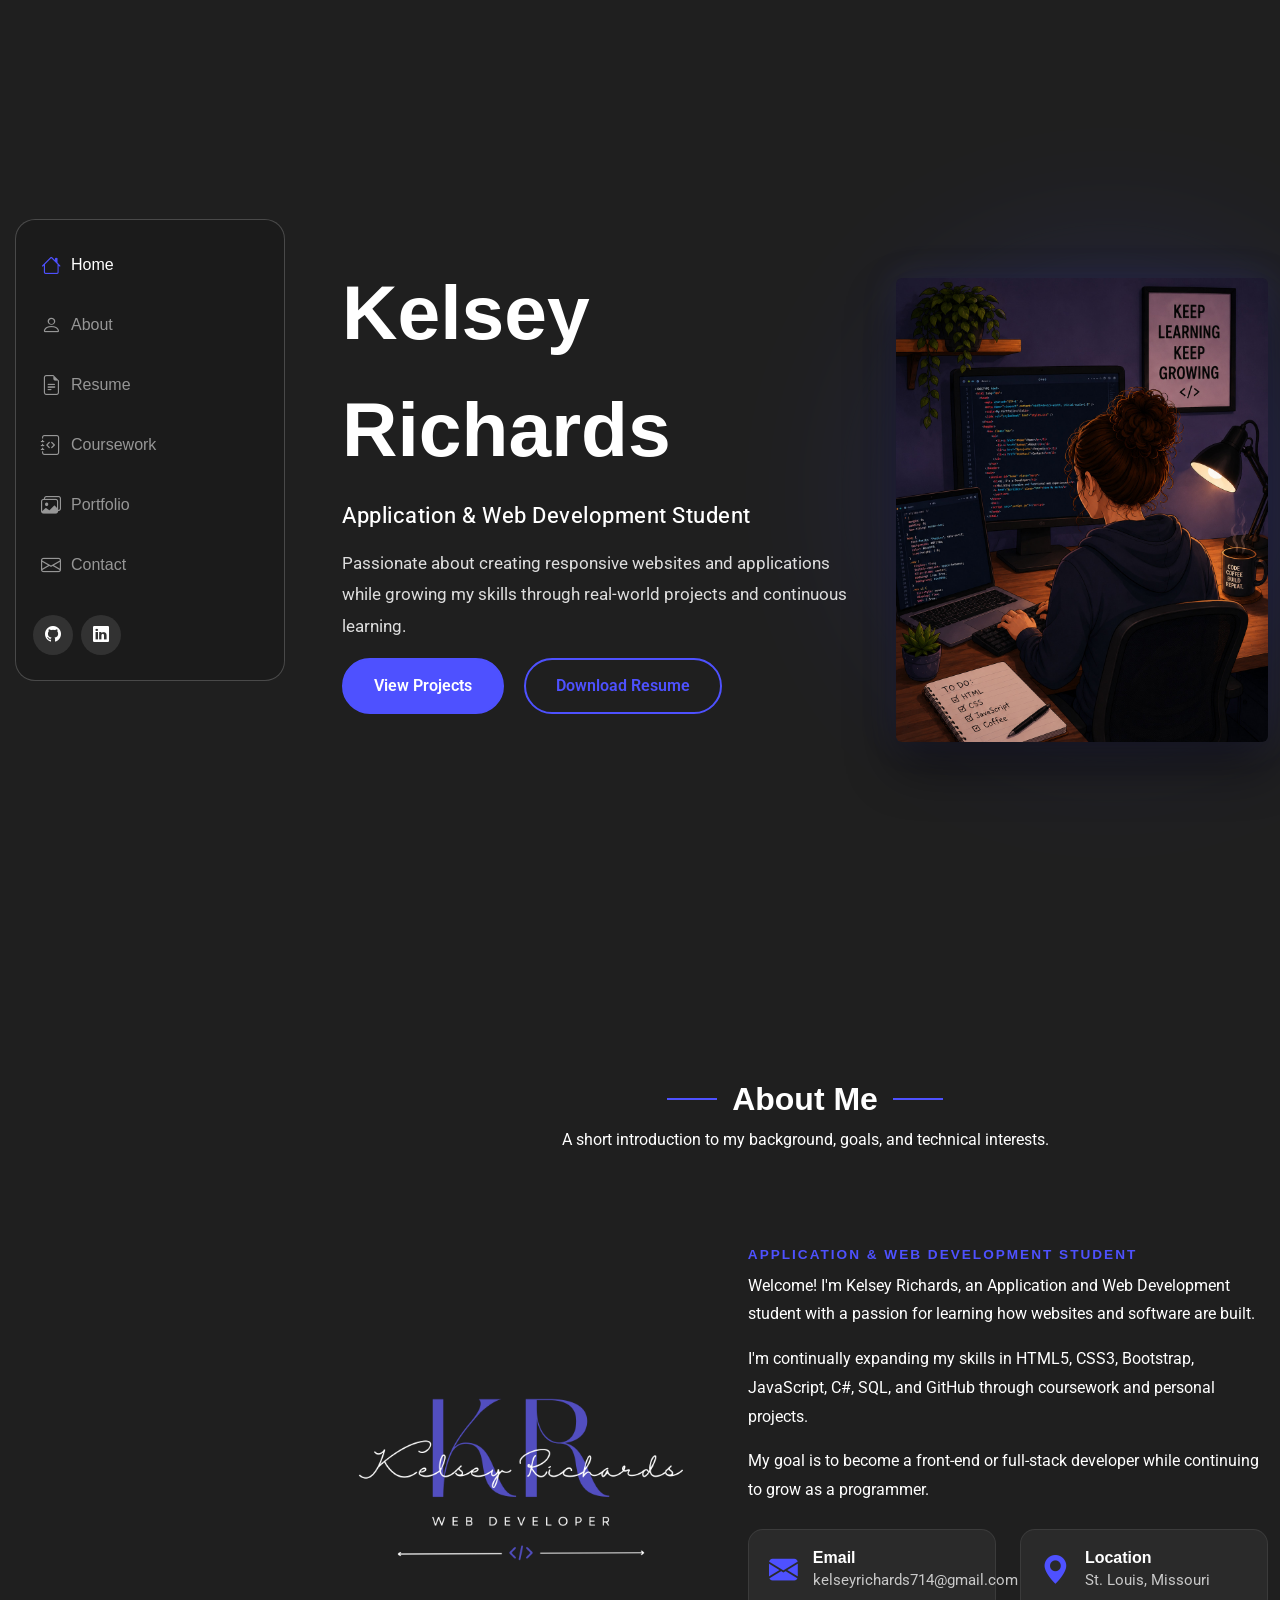
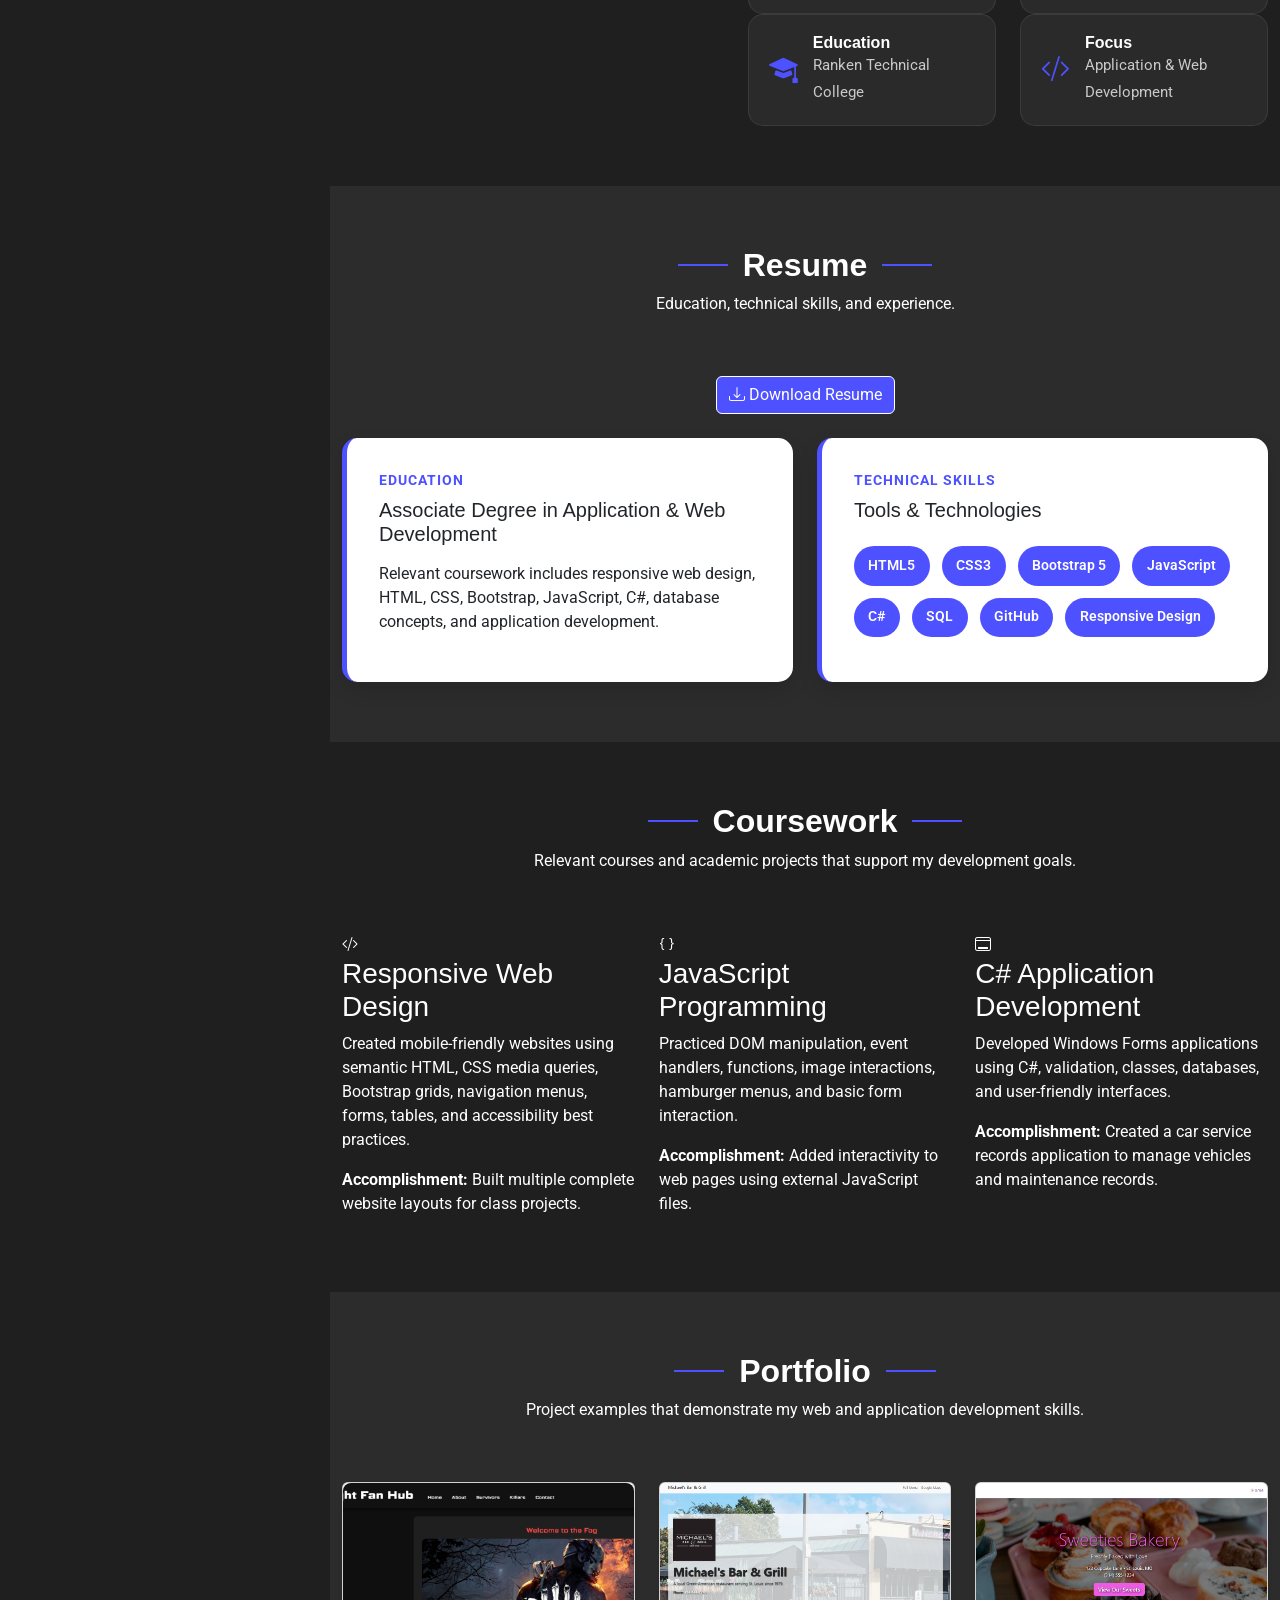
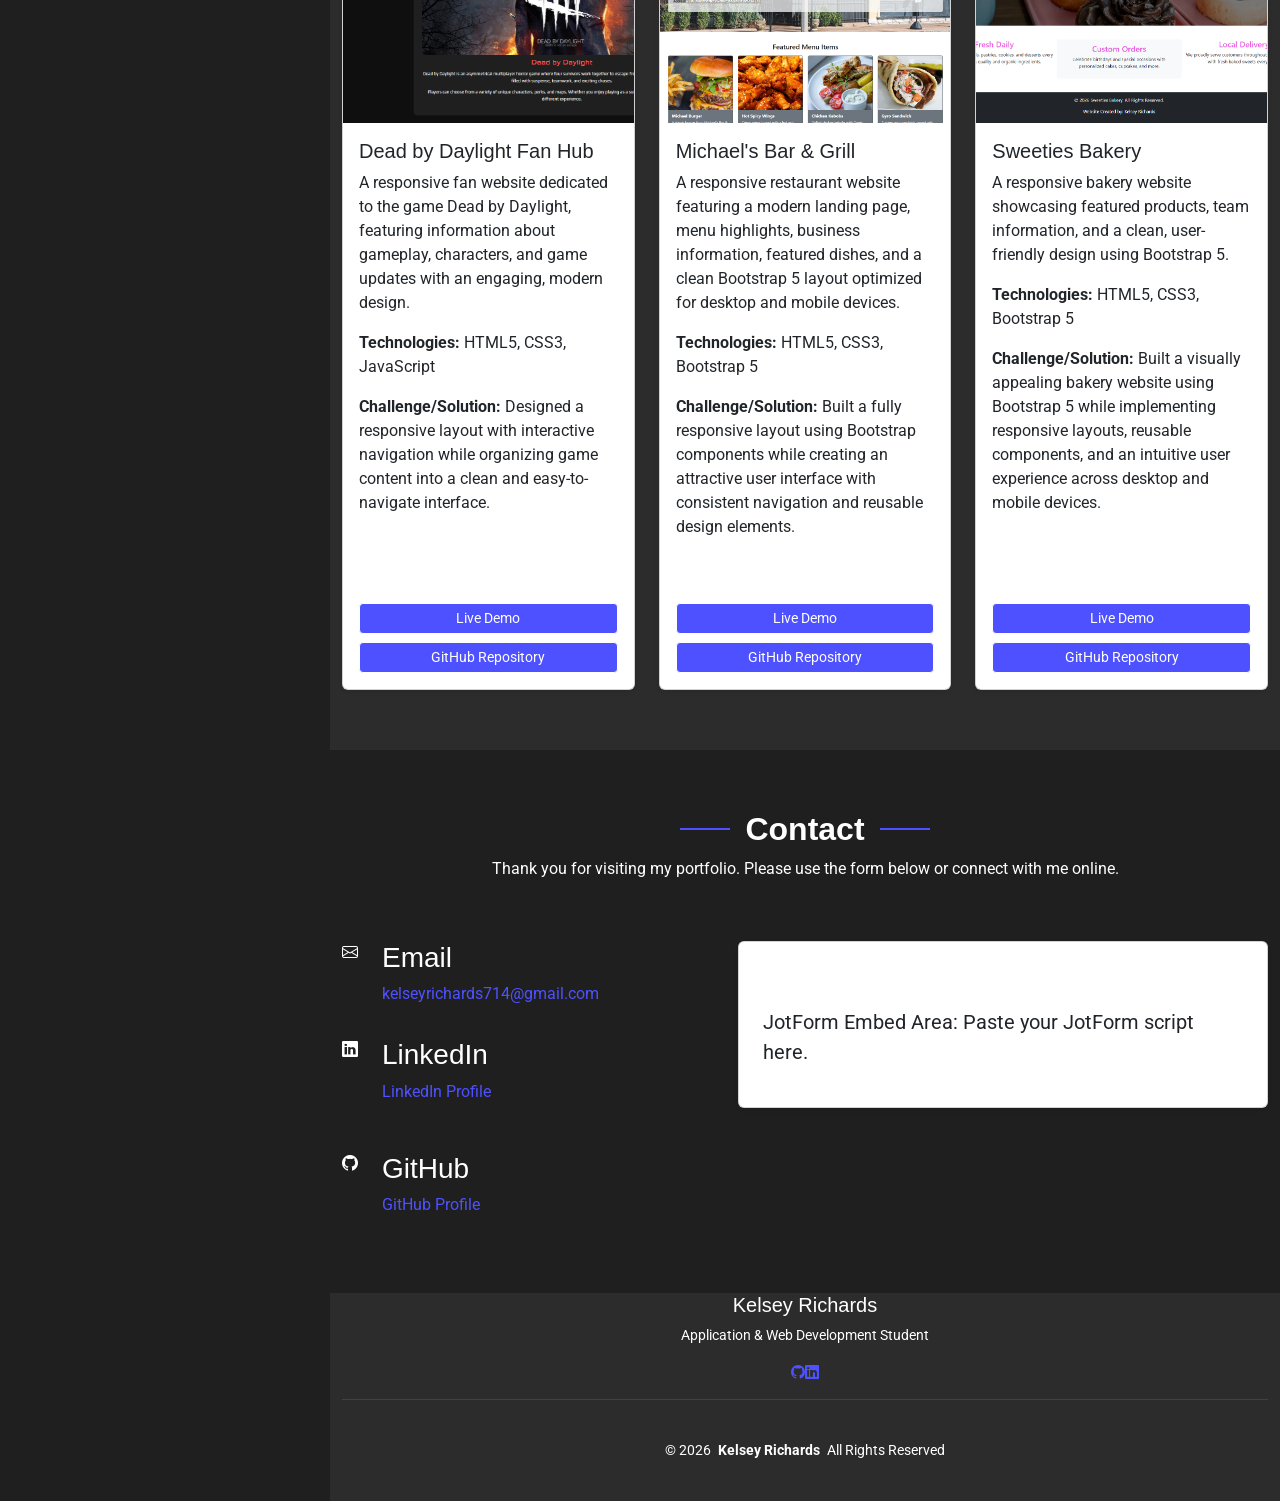
==== commit 9980892f: "not completed" ====
--- a/index.html
+++ b/index.html
@@ -95,13 +95,16 @@
       </div>
       <div class="container" data-aos="fade-up" data-aos-delay="100">
         <div class="row gy-5 gx-5 align-items-center">
+
           <div class="col-lg-5 text-center">
             <img src="assets/img/profile/logo.png" class="img-fluid logo" alt="kelsey richards logo placeholder">
           </div>
+
           <div class="col-lg-7">
+
             <h3 class="subtitle">Application &amp; Web Development Student</h3>
             <p>Welcome! I'm Kelsey Richards, an Application and Web Development student with a passion for learning how websites and software are built.</p>
-            <p>I'm continually expanding my skills in HTML, CSS, Bootstrap, JavaScript, C#, SQL, and GitHub through coursework and personal projects.</p>
+            <p>I'm continually expanding my skills in HTML5, CSS3, Bootstrap, JavaScript, C#, SQL, and GitHub through coursework and personal projects.</p>
             <p>My goal is to become a front-end or full-stack developer while continuing to grow as a programmer.</p>
 
             <div class="row mt-4">
@@ -240,42 +243,101 @@
       </div>
       <div class="container" data-aos="fade-up" data-aos-delay="100">
         <div class="row gy-4">
-          <div class="col-lg-4 col-md-6">
-            <div class="card h-100 shadow-sm">
-              <img src="assets/img/portfolio/portfolio-1.webp" class="card-img-top" alt="Dog grooming website screenshot placeholder">
-              <div class="card-body">
-                <h3 class="card-title h5">Family First Grooming Website</h3>
-                <p>A responsive business website for a dog grooming company with service information, team content, and a contact page.</p>
-                <p><strong>Technologies:</strong> HTML, CSS, JavaScript</p>
-                <p><strong>Challenge/Solution:</strong> Created a mobile-friendly layout using media queries and a hamburger menu.</p>
-                <a href="#" class="btn btn-sm btn-primary">Live Demo</a>
-                <a href="#" class="btn btn-sm btn-outline-primary">GitHub Repository</a>
-              </div>
-            </div>
-          </div>
-          <div class="col-lg-4 col-md-6">
-            <div class="card h-100 shadow-sm">
-              <img src="assets/img/portfolio/portfolio-2.webp" class="card-img-top" alt="Restaurant landing page screenshot placeholder">
-              <div class="card-body">
+          <div class="col-lg-4 col-md-6 d-flex">
+            <div class="card h-100 w-100 shadow-sm">
+
+              <img src="assets/img/portfolio/dbd.png" class="card-img-top project-img" alt="Dead by Daylight Fan Hub screenshot placeholder">
+
+              <div class="card-body d-flex flex-column">
+
+                <h3 class="card-title h5">Dead by Daylight Fan Hub</h3>
+
+                <p>
+                  A responsive fan website dedicated to the game Dead by Daylight,
+                  featuring information about gameplay, characters, and game updates
+                  with an engaging, modern design.
+                </p>
+
+                <p>
+                  <strong>Technologies:</strong> HTML5, CSS3, JavaScript
+                </p>
+
+                <p>
+                  <strong>Challenge/Solution:</strong> Designed a responsive layout with
+                  interactive navigation while organizing game content into a clean and easy-to-navigate interface.
+                </p>
+
+                <div class="d-grid gap-2 mt-auto pt-5">
+                  <a href="https://kelsey-richards.github.io/Dead-by-Daylight-Fan-Hub/" target="_blank" rel="noopener noreferrer" class="btn btn-sm btn-primary">Live Demo</a>
+                  <a href="https://github.com/Kelsey-Richards/Dead-by-Daylight-Fan-Hub" target="_blank" rel="noopener noreferrer" class="btn btn-sm btn-outline-primary">GitHub Repository</a>
+                </div>
+
+              </div>
+            </div>
+          </div>
+          <div class="col-lg-4 col-md-6 d-flex">
+            <div class="card h-100 w-100 shadow-sm">
+
+              <img src="assets/img/portfolio/michaels.png" class="card-img-top project-img" alt="Restaurant landing page screenshot placeholder">
+
+              <div class="card-body d-flex flex-column">
+
                 <h3 class="card-title h5">Michael's Bar &amp; Grill</h3>
-                <p>A one-page restaurant landing page with a responsive Bootstrap navigation bar, promotional content, and polished layout.</p>
-                <p><strong>Technologies:</strong> HTML, CSS, Bootstrap 5</p>
-                <p><strong>Challenge/Solution:</strong> Used Bootstrap components to make the page responsive and professional.</p>
-                <a href="#" class="btn btn-sm btn-primary">Live Demo</a>
-                <a href="#" class="btn btn-sm btn-outline-primary">GitHub Repository</a>
-              </div>
-            </div>
-          </div>
-          <div class="col-lg-4 col-md-6">
-            <div class="card h-100 shadow-sm">
-              <img src="assets/img/portfolio/portfolio-6.webp" class="card-img-top" alt="Application project screenshot placeholder">
-              <div class="card-body">
-                <h3 class="card-title h5">Car Service Records App</h3>
-                <p>A desktop application that stores vehicles and maintenance records with forms for adding, viewing, and deleting records.</p>
-                <p><strong>Technologies:</strong> C#, SQL, Entity Framework</p>
-                <p><strong>Challenge/Solution:</strong> Used database relationships to connect cars with their service history.</p>
-                <a href="#" class="btn btn-sm btn-primary">Live Demo</a>
-                <a href="#" class="btn btn-sm btn-outline-primary">GitHub Repository</a>
+
+                <p>
+                  A responsive restaurant website featuring a modern landing page,
+                  menu highlights, business information, featured dishes, and a
+                  clean Bootstrap 5 layout optimized for desktop and mobile devices.
+                </p>
+
+                <p>
+                  <strong>Technologies:</strong> HTML5, CSS3, Bootstrap 5
+                </p>
+
+                <p>
+                  <strong>Challenge/Solution:</strong> Built a fully responsive layout using
+                  Bootstrap components while creating an attractive user interface with
+                  consistent navigation and reusable design elements.
+                </p>
+
+                <div class="d-grid gap-2 mt-auto pt-5">
+                  <a href="https://kelsey-richards.github.io/Michaels-Bar-And-Grill/" target="_blank" rel="noopener noreferrer" class="btn btn-sm btn-primary">Live Demo</a>
+                  <a href="https://github.com/Kelsey-Richards/Michaels-Bar-And-Grill" target="_blank" rel="noopener noreferrer" class="btn btn-sm btn-outline-primary">GitHub Repository</a>
+                </div>
+
+              </div>
+            </div>
+          </div>
+          <div class="col-lg-4 col-md-6 d-flex">
+            <div class="card h-100 w-100 shadow-sm">
+
+              <img src="assets/img/portfolio/sweeties-bakery.png" class="card-img-top project-img" alt="Sweeties Bakery screenshot placeholder">
+
+              <div class="card-body d-flex flex-column">
+
+                <h3 class="card-title h5">Sweeties Bakery</h3>
+
+                <p>
+                  A responsive bakery website showcasing featured products,
+                  team information, and a clean, user-friendly design using Bootstrap 5.
+                </p>
+
+                <p>
+                  <strong>Technologies:</strong> HTML5, CSS3, Bootstrap 5
+                </p>
+
+                <p>
+                  <strong>Challenge/Solution:</strong> Built a visually appealing
+                  bakery website using Bootstrap 5 while implementing responsive
+                  layouts, reusable components, and an intuitive user experience
+                  across desktop and mobile devices.
+                </p>
+
+                <div class="d-grid gap-2 mt-auto pt-5">
+                  <a href="https://kelsey-richards.github.io/Sweeties-Bakery/" target="_blank" rel="noopener noreferrer" class="btn btn-sm btn-primary">Live Demo</a>
+                  <a href="https://github.com/Kelsey-Richards/Sweeties-Bakery" target="_blank" rel="noopener noreferrer" class="btn btn-sm btn-outline-primary">GitHub Repository</a>
+                </div>
+
               </div>
             </div>
           </div>
@@ -286,42 +348,68 @@
     <!-- Contact Section -->
     <section id="contact" class="contact section">
       <div class="container section-title" data-aos="fade-up">
+
         <h2>Contact</h2>
+
         <p>Thank you for visiting my portfolio. Please use the form below or connect with me online.</p>
-      </div>
+
+      </div>
+
       <div class="container" data-aos="fade-up" data-aos-delay="100">
         <div class="row gy-4">
           <div class="col-lg-5">
             <div class="info-item d-flex">
               <i class="bi bi-envelope flex-shrink-0"></i>
+
               <div>
+
                 <h3>Email</h3>
-                <a href="mailto:kelseyrichards714@gmail.com">kelseyrichards714@gmail.com</a>
-              </div>
+
+                <a href="mailto:kelseyrichards714@gmail.com" target="_blank" rel="noopener noreferrer">kelseyrichards714@gmail.com</a>
+
+              </div>
+
             </div>
             <div class="info-item d-flex">
               <i class="bi bi-linkedin flex-shrink-0"></i>
+
               <div>
+
                 <h3>LinkedIn</h3>
-                <p><a href="https://www.linkedin.com/in/kelsey-richards-147b7b164/" target="_blank">LinkedIn Profile</a></p>
-              </div>
+
+                <p><a href="https://www.linkedin.com/in/kelsey-richards-147b7b164/" target="_blank" rel="noopener noreferrer">LinkedIn Profile</a></p>
+
+              </div>
+
             </div>
             <div class="info-item d-flex">
               <i class="bi bi-github flex-shrink-0"></i>
+
               <div>
+
                 <h3>GitHub</h3>
-                <p><a href="https://github.com/Kelsey-Richards" target="_blank">GitHub Profile</a></p>
-              </div>
+
+                <p><a href="https://github.com/Kelsey-Richards" target="_blank" rel="noopener noreferrer">GitHub Profile</a></p>
+
+              </div>
+
             </div>
           </div>
           <div class="col-lg-7">
+
             <div class="card p-4 shadow-sm">
+
               <h3>Contact Form</h3>
+
               <blockquote class="blockquote">
+
                 <p>JotForm Embed Area: Paste your JotForm script here.</p>
+
               </blockquote>
+
               <!-- Example: Replace this comment with the script code from JotForm. -->
             </div>
+
           </div>
         </div>
       </div>
@@ -330,13 +418,21 @@
   </main>
 
   <footer id="footer" class="footer position-relative light-background">
+
     <div class="container text-center">
-      <h3 class="sitename">Kelsey Richards</h3>
+
+      <h5 class="sitename">Kelsey Richards</h5>
+
       <p>Application &amp; Web Development Student</p>
+
       <div class="social-links d-flex justify-content-center">
-        <a href="https://github.com/Kelsey-Richards" target="_blank"><i class="bi bi-github"></i><span class="visually-hidden">GitHub Profile</span></a>
-        <a href="https://www.linkedin.com/in/kelsey-richards-147b7b164/" target="_blank"><i class="bi bi-linkedin"></i><span class="visually-hidden">LinkedIn Profile</span></a>
-      </div>
+
+        <a href="https://github.com/Kelsey-Richards" target="_blank" rel="noopener noreferrer"><i class="bi bi-github"></i><span class="visually-hidden">GitHub Profile</span></a>
+
+        <a href="https://www.linkedin.com/in/kelsey-richards-147b7b164/"  target="_blank" rel="noopener noreferrer"><i class="bi bi-linkedin"></i><span class="visually-hidden">LinkedIn Profile</span></a>
+
+      </div>
+
       <div class="copyright mt-3">
         <span>&copy; 2026</span> <strong class="px-1 sitename">Kelsey Richards</strong> <span>All Rights Reserved</span>
       </div>
@@ -344,6 +440,7 @@
   </footer>
 
   <a href="#" id="scroll-top" class="scroll-top d-flex align-items-center justify-content-center"><i class="bi bi-arrow-up-short"></i><span class="visually-hidden">Scroll to top</span></a>
+
   <div id="preloader"></div>
 
   <!-- Vendor JS Files -->
@@ -360,5 +457,6 @@
 
   <!-- Main JS File -->
   <script src="assets/js/main.js"></script>
+
 </body>
 </html>
--- a/assets/css/main.css
+++ b/assets/css/main.css
@@ -2716,3 +2716,19 @@
 .hero-actions{
     gap:20px;
 }
+
+.project-img {
+  width: 100%;
+  height: 240px;
+  object-fit: cover;
+  border-radius: 8px 8px 0 0;
+}
+
+.portfolio .card {
+    transition: all 0.3s ease;
+}
+
+.portfolio .card:hover {
+    transform: translateY(-8px);
+    box-shadow: 0 18px 35px rgba(0,0,0,.25);
+}
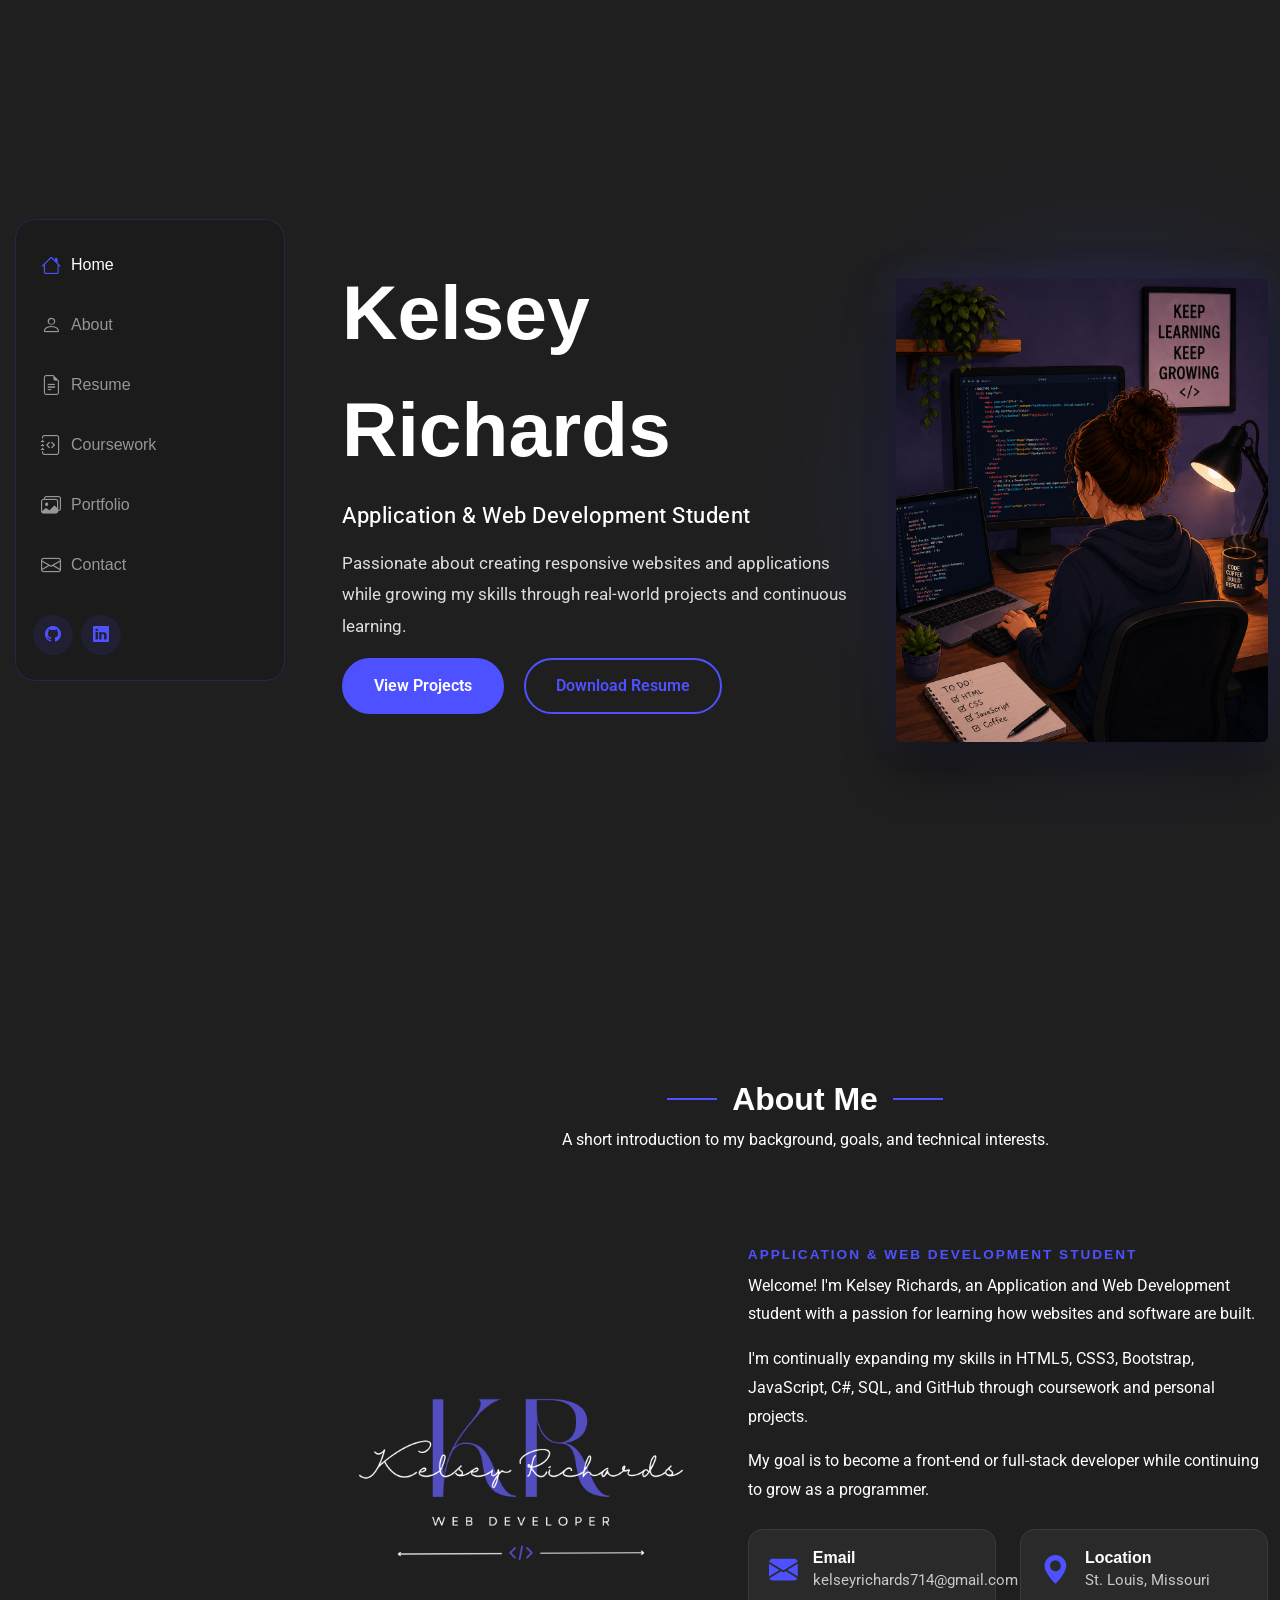
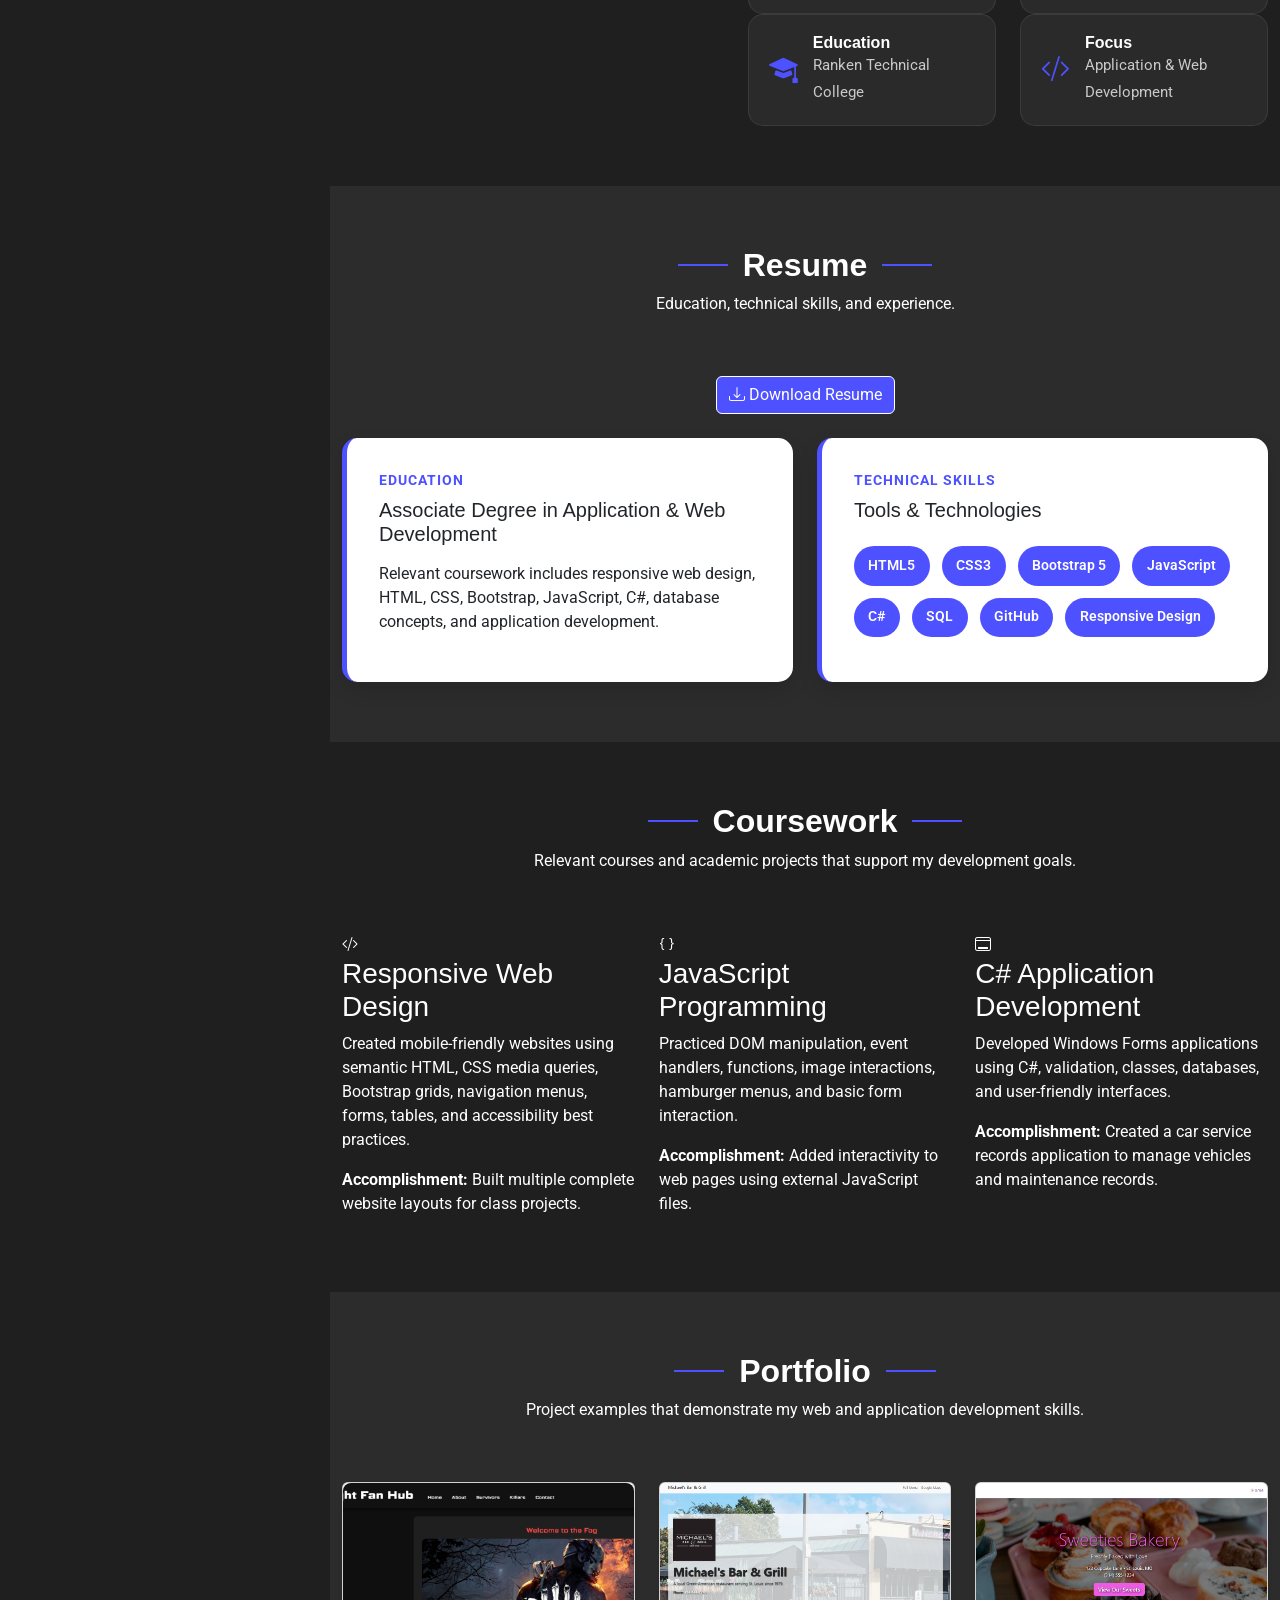
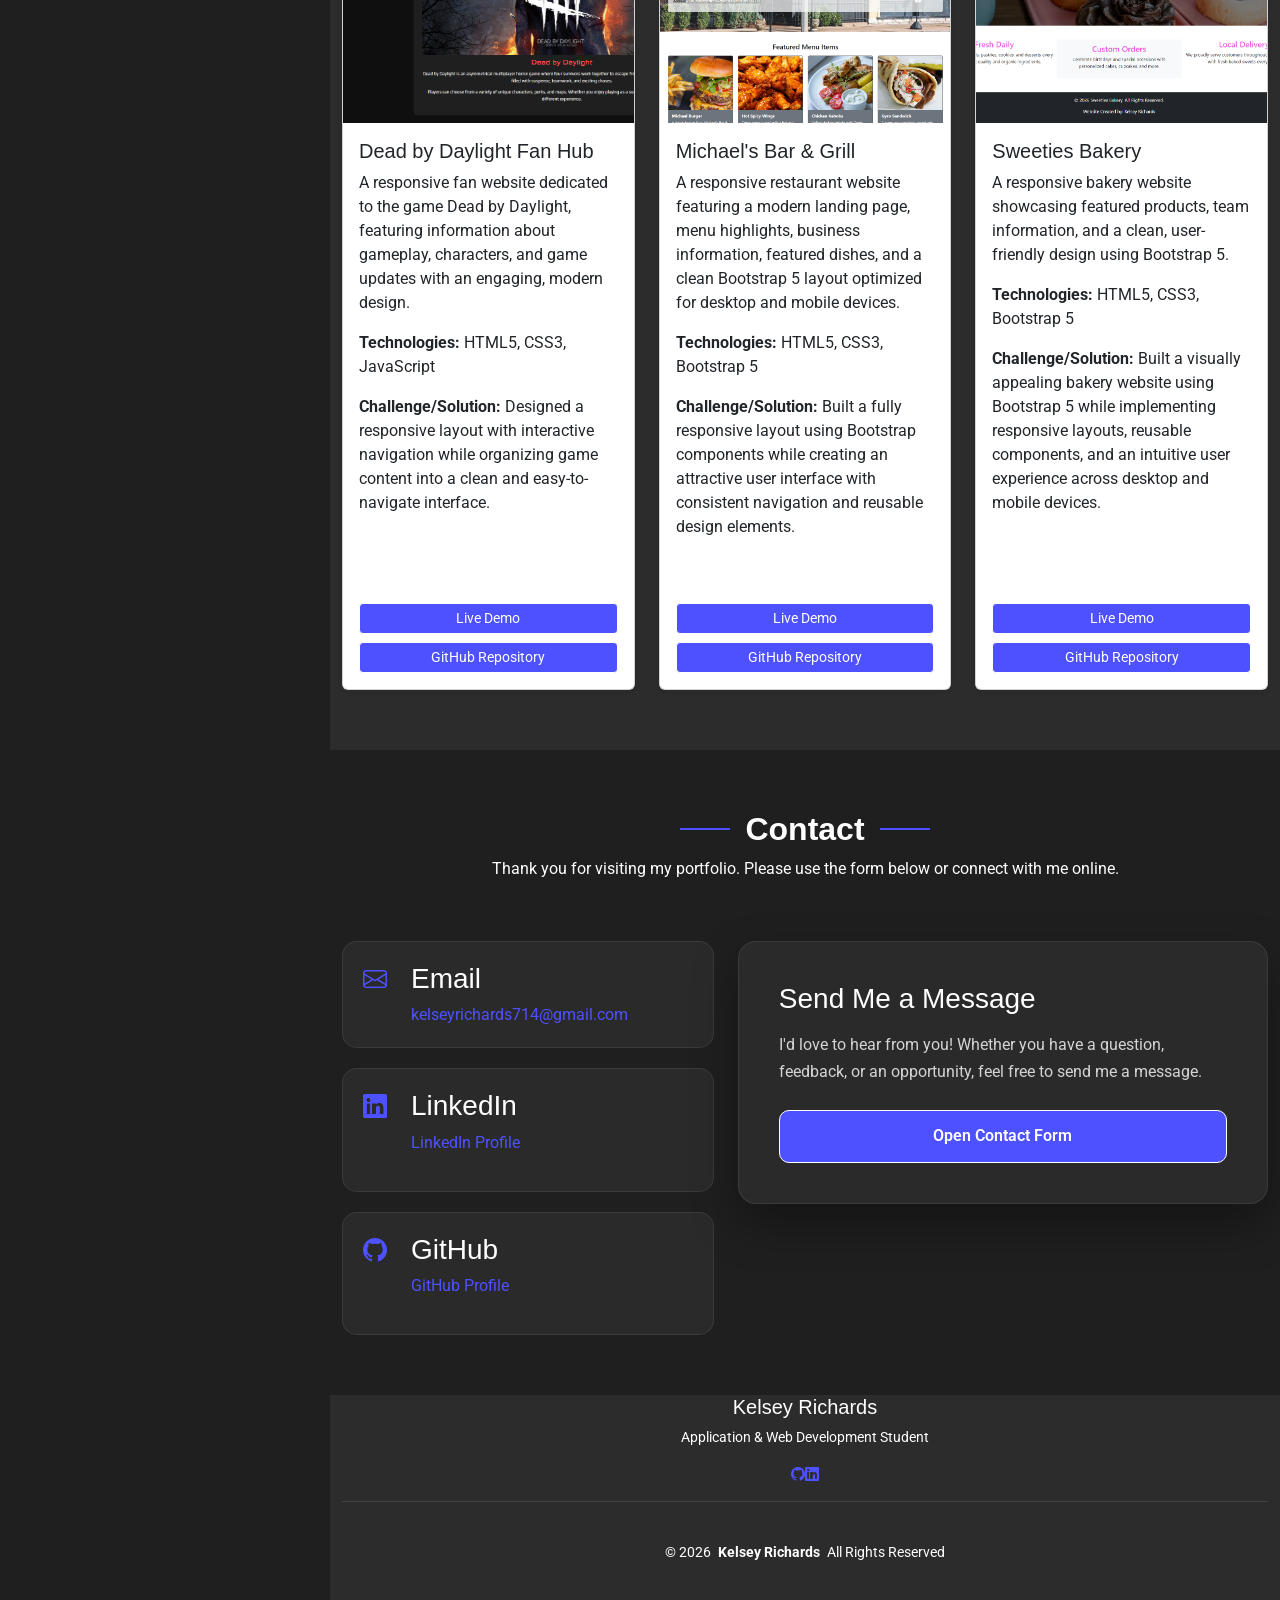
==== commit a2b94ad6: "Completed Code" ====
--- a/index.html
+++ b/index.html
@@ -397,17 +397,22 @@
           </div>
           <div class="col-lg-7">
 
-            <div class="card p-4 shadow-sm">
-
-              <h3>Contact Form</h3>
-
-              <blockquote class="blockquote">
-
-                <p>JotForm Embed Area: Paste your JotForm script here.</p>
-
-              </blockquote>
-
-              <!-- Example: Replace this comment with the script code from JotForm. -->
+            <div class="contact-card">
+
+              <h3>Send Me a Message</h3>
+
+              <p>
+                I'd love to hear from you! Whether you have a question,
+                feedback, or an opportunity, feel free to send me a message.
+              </p>
+
+              <a href="https://form.jotform.com/261837722006051"
+                target="_blank"
+                rel="noopener noreferrer"
+                class="btn btn-primary">
+                Open Contact Form
+              </a>
+
             </div>
 
           </div>
--- a/assets/css/main.css
+++ b/assets/css/main.css
@@ -46,8 +46,8 @@
 
 .dark-background {
   --background-color: #040b14;
-  --default-color: #ffffff;
-  --heading-color: #ffffff;
+  --default-color: #4e51ff;
+  --heading-color: #ffffff00;
   --surface-color: #151f2b;
   --contrast-color: #ffffff;
 }
@@ -2732,3 +2732,49 @@
     transform: translateY(-8px);
     box-shadow: 0 18px 35px rgba(0,0,0,.25);
 }
+
+.contact .info-item {
+  background: rgba(255,255,255,.05);
+  border: 1px solid rgba(255,255,255,.08);
+  border-radius: 15px;
+  padding: 20px;
+  margin-bottom: 20px;
+  transition: .3s;
+}
+
+.contact .info-item:hover {
+  transform: translateY(-5px);
+  border-color: var(--accent-color);
+}
+
+.contact .info-item i {
+  color: var(--accent-color);
+  font-size: 1.5rem;
+}
+
+.contact-card {
+  background: rgba(255,255,255,.05);
+  border: 1px solid rgba(255,255,255,.08);
+  border-radius: 18px;
+  padding: 2.5rem;
+  box-shadow: 0 20px 45px rgba(0,0,0,.35);
+  max-width: 550px;
+}
+
+.contact-card h3 {
+  color: #fff;
+  margin-bottom: 1rem;
+}
+
+.contact-card p {
+  color: rgba(255,255,255,.8);
+  margin-bottom: 1.5rem;
+  line-height: 1.7;
+}
+
+.contact-card .btn {
+  width: 100%;
+  border-radius: 10px;
+  padding: 0.85rem;
+  font-weight: 600;
+}
